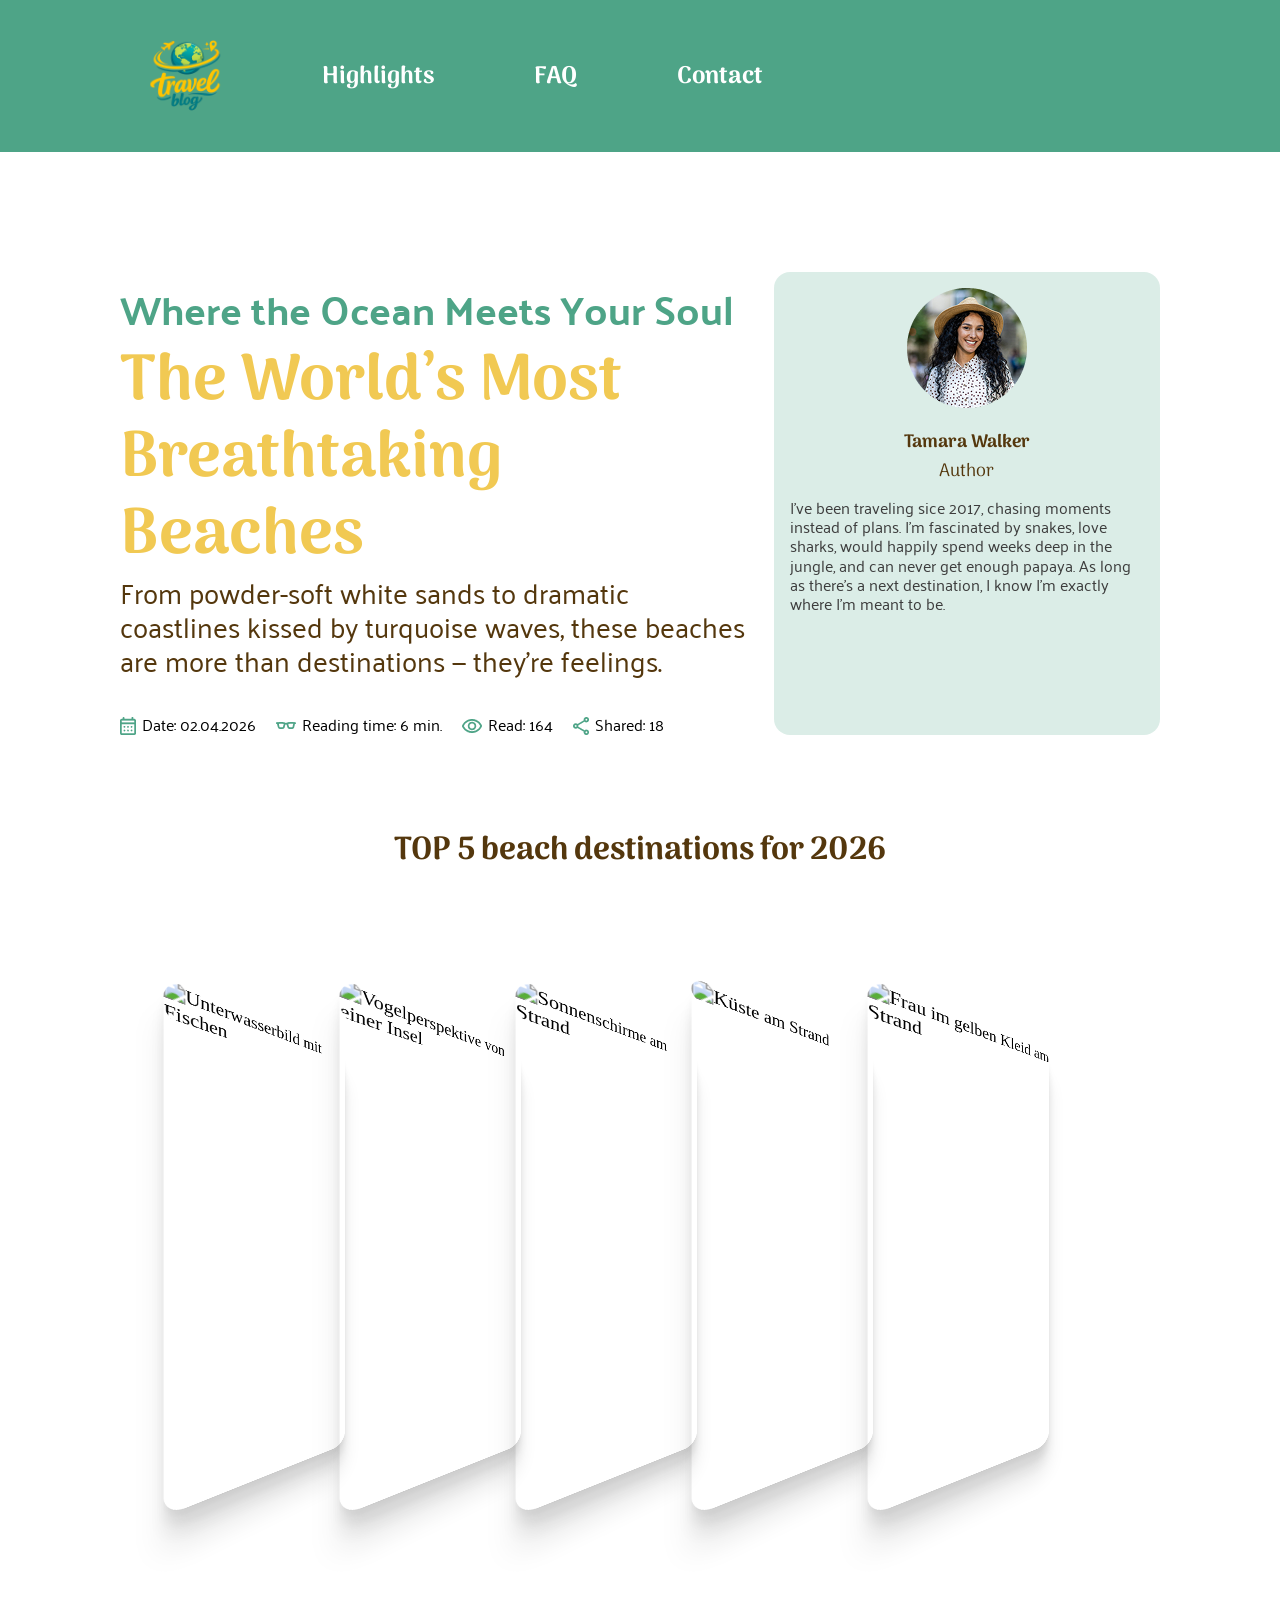
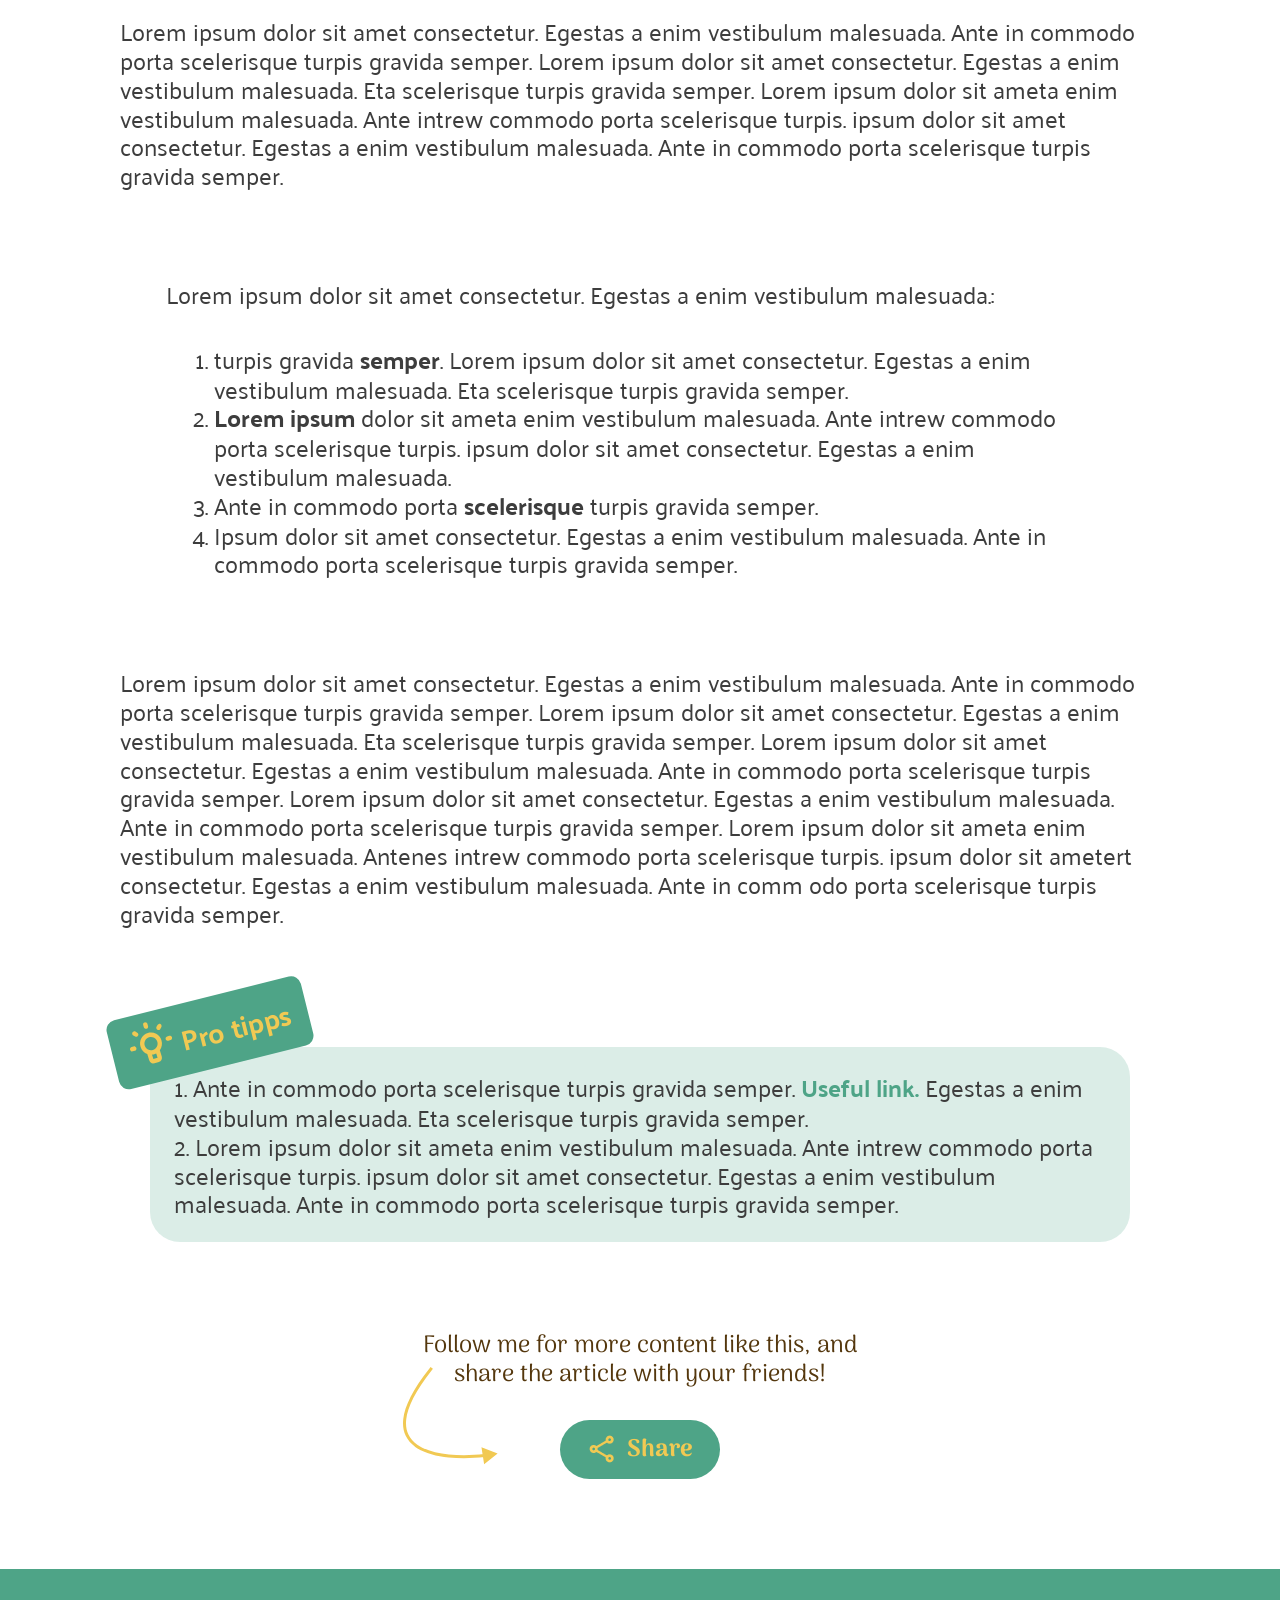
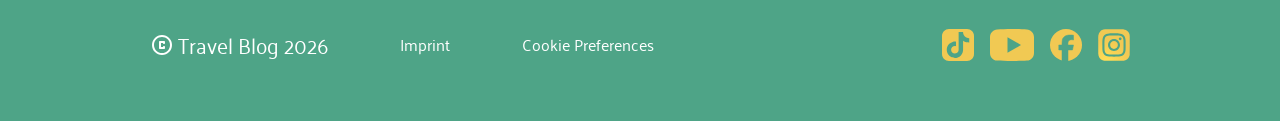
==== carousel.html @ 34d5ea37 "edited responsive carousel" ====
<!doctype html>
<html lang="en">

<head>
  <meta charset="UTF-8" />
  <meta name="viewport" content="width=device-width, initial-scale=1.0" />
  <title>Travel Blog</title>
  <link rel="icon" type="image/x-icon" href="assets/icons/logo.svg" />
  <link rel="stylesheet" href="./assets/styles/standard.css" />
  <link rel="stylesheet" href="./assets/styles/variables.css" />
  <link rel="stylesheet" href="./assets/styles/fonts.css" />
  <link rel="stylesheet" href="carousel.css" />
</head>

<body>
  <!-- Navigation -->
  <nav class="nav-bar">
    <img src="assets/icons/logo.svg" alt="Travel Blog Logo" />
    <a href="">Highlights</a>
    <a href="">FAQ</a>
    <a href="">Contact</a>
  </nav>
  <nav class="nav-bottom">
    <a href=""><img src="./assets/icons/Home.svg" alt="" /></a>
    <a href=""><img src="./assets/icons/rocket_launch_green.svg" alt="" /></a>
    <a href=""><img src="./assets/icons/live_help_green.svg" alt="" /></a>
    <a href=""><img src="./assets/icons/person_pin_green.svg" alt="" /></a>
  </nav>
  <header>
    <section class="headline-info">
      <div class="headline-card">
        <p class="article-heading-green-p">Where the Ocean Meets Your Soul</p>
        <h3>The World’s Most Breathtaking Beaches</h3>
        <p class="subheadline">
          From powder-soft white sands to dramatic coastlines kissed by
          turquoise waves, these beaches are more than destinations — they’re
          feelings.
        </p>
        <div class="post-metadata">
          <div class="date">
            <img src="./assets/icons/calendar_month.png" />
            <p>Date: 02.04.2026</p>
          </div>
          <div class="date">
            <img src="./assets/icons/eyeglasses.png" />
            <p>Reading time: 6 min.</p>
          </div>
          <div class="date">
            <img src="./assets/icons/visibility.png" />
            <p>Read: 164</p>
          </div>
          <div class="date">
            <img src="./assets/icons/share.png" />
            <p>Shared: 18</p>
          </div>
        </div>
      </div>
      <div class="author-info">
        <div class="card-header">
          <img src="./assets/img/tamara_wallker.png" alt="Bild von Anja-Isabella" />
          <p class="author-name">Tamara Walker</p>
          <p class="author-subheadline">Author</p>
        </div>
        <div class="card-body">
          <p>
            I've been traveling sice 2017, chasing moments instead of plans.
            I'm fascinated by snakes, love sharks, would happily spend weeks
            deep in the jungle, and can never get enough papaya. As long as
            there's a next destination, I know I'm exactly where I'm meant to
            be.
          </p>
        </div>
      </div>
    </section>
  </header>
  <!-- ---main--- -->
  <main>
    <h4>TOP 5 beach destinations for 2026</h4>
    <section class="carousel-slider">
      <div class="carousel-controls">
        <input type="radio" name="slider" id="slide1">
        <input type="radio" name="slider" id="slide2">
        <input type="radio" name="slider" id="slide3">
        <input type="radio" name="slider" id="slide4">
        <input type="radio" name="slider" id="slide5">
      </div>
      <div class="carousel-wrapper">
        <div class="carousel_slider_element">
          <img src="assets/img/carousel_fish.jpg" alt="Unterwasserbild mit Fischen" />
        </div>
        <div class="carousel_slider_element">
          <img src="assets/img/carousel_island.jpg" alt="Vogelperspektive von einer Insel" />
        </div>
        <div class="carousel_slider_element">
          <img src="assets/img/carousel_beach.jpg" alt="Sonnenschirme am Strand" />
        </div>
        <div class="carousel_slider_element">
          <img src="assets/img/carousel_coast.jpg" alt="Küste am Strand" />
        </div>
        <div class="carousel_slider_element">
          <img src="assets/img/carousel_woman_at_the_beach.jpg" alt="Frau im gelben Kleid am Strand" />
        </div>
      </div>

    </section>
    <p class="global_p">
      Lorem ipsum dolor sit amet consectetur. Egestas a enim vestibulum
      malesuada. Ante in commodo porta scelerisque turpis gravida semper.
      Lorem ipsum dolor sit amet consectetur. Egestas a enim vestibulum
      malesuada. Eta scelerisque turpis gravida semper. Lorem ipsum dolor sit
      ameta enim vestibulum malesuada. Ante intrew commodo porta scelerisque
      turpis. ipsum dolor sit amet consectetur. Egestas a enim vestibulum
      malesuada. Ante in commodo porta scelerisque turpis gravida semper.
    </p>
    <section class="ordered-list">
      <p class="global_p">
        Lorem ipsum dolor sit amet consectetur. Egestas a enim vestibulum
        malesuada.:
      </p>
      <ol class="global_p">
        <li>
          turpis gravida <b>semper</b>. Lorem ipsum
          dolor sit amet consectetur. Egestas a enim vestibulum malesuada. Eta
          scelerisque turpis gravida semper.
        </li>
        <li>
          <b>Lorem ipsum</b> dolor sit ameta enim
          vestibulum malesuada. Ante intrew commodo porta scelerisque turpis.
          ipsum dolor sit amet consectetur. Egestas a enim vestibulum
          malesuada.
        </li>
        <li>
          Ante in commodo porta
          <b>scelerisque</b> turpis gravida semper.
        </li>
        <li>
          Ipsum dolor sit amet consectetur. Egestas a enim vestibulum
          malesuada. Ante in commodo porta scelerisque turpis gravida semper.
        </li>
      </ol>
    </section>
    <p class="global_p">
      Lorem ipsum dolor sit amet consectetur. Egestas a enim vestibulum
      malesuada. Ante in commodo porta scelerisque turpis gravida semper.
      Lorem ipsum dolor sit amet consectetur. Egestas a enim vestibulum
      malesuada. Eta scelerisque turpis gravida semper. Lorem ipsum dolor sit
      amet consectetur. Egestas a enim vestibulum malesuada. Ante in commodo
      porta scelerisque turpis gravida semper. Lorem ipsum dolor sit amet
      consectetur. Egestas a enim vestibulum malesuada. Ante in commodo porta
      scelerisque turpis gravida semper. Lorem ipsum dolor sit ameta enim
      vestibulum malesuada. Antenes intrew commodo porta scelerisque turpis.
      ipsum dolor sit ametert consectetur. Egestas a enim vestibulum
      malesuada. Ante in comm odo porta scelerisque turpis gravida semper.
    </p>
    <aside class="pro-tipp-card">
      <div class="pro-tipp-button">
        <img src="assets/icons/lightbulb_pro_tipp.svg" />
        <p class="pro-tipp-text">Pro tipps</p>
      </div>
      <ol class="pro-tipp-content global_p">
        <li>
          Ante in commodo porta scelerisque turpis gravida semper.
          <a href="https://www.youtube.com/watch?v=f_WuRfuMXQw" class="pro-tipp-link">Useful link.</a>
          Egestas a enim vestibulum malesuada. Eta scelerisque turpis gravida
          semper.
        </li>
        <li>
          Lorem ipsum dolor sit ameta enim vestibulum malesuada. Ante intrew
          commodo porta scelerisque turpis. ipsum dolor sit amet consectetur.
          Egestas a enim vestibulum malesuada. Ante in commodo porta
          scelerisque turpis gravida semper.
        </li>
      </ol>
    </aside>

    <section class="share-section">
      <p>
        Follow me for more content like this, and share the article with your
        friends!
      </p>
      <img class="desktop-arrow" src="assets/img/yellow_arrow.svg">
      <img class="mobile-arrow" src="assets/img/yellow_arrow_mobile.svg">
      <div class="share-card">
        <input type="checkbox" id="share-toggle" class="share-toggle" />

        <label for="share-toggle" class="share-button">
          <img class="yellow-share-icon" src="assets/icons/yellow_share_icon.png" />
          Share
        </label>
        <div class="share-button-on-click">
          <img src="assets/icons/share.svg" />
          <div class="share-button-on-click-links">
            <a href="https://de.linkedin.com/" target="_blank">LinkedIn</a>
            <a href="https://www.whatsapp.com/?lang=de" target="_blank">WhatsApp</a>
          </div>
        </div>
      </div>
    </section>
  </main>

  <footer>
    <div class="footer-text-content">
      <div class="copyright-content">
        <img src="assets/icons/copyright.svg" alt="Copyright Icon" />
        <p>Travel Blog 2026</p>
      </div>
      <a href="">Imprint</a>
      <a href="">Cookie Preferences</a>
    </div>
    <div class="social-media-icons">
      <a href="https://www.tiktok.com/de-DE/" target="_blank"><img src="assets/icons/tiktok_icon.svg"
          alt="TikTok Icon" /></a>
      <a href="https://www.youtube.com/" target="_blank"><img src="assets/icons/youtube_icon.svg"
          alt="Youtube Icon" /></a>
      <a href="https://www.facebook.com/?locale=de_DE" target="_blank"><img src="assets/icons/facebook_icon.svg"
          alt="Facebook Icon" /></a>
      <a href="https://www.instagram.com/" target="_blank"><img src="assets/icons/instagram_icon.svg"
          alt="Instagram Icon" /></a>
    </div>
  </footer>
</body>

</html>
---- assets/styles/standard.css ----
* {
    margin: 0;
    box-sizing: border-box;
    scroll-behavior: smooth;
}

h1 {
    color: var(--bg-color-text-color);
    font-size: 60px;
    font-family: 'Arima';
    font-weight: bold;
}

h2 {
    color: var(--bg-color-green);
    font-size: 52px;
    font-family: 'Arima';
    font-weight: bold;
    line-height: 120%;
    letter-spacing: 0%;
}

h3 {
    color: var(--bg-color-yellow);
    font-size: 64px;
    font-family: 'Arima';
    font-weight: 700;
    line-height: 120%;
}

h4 {
    color: var(--bg-color-text-color);
    font-size: 32px;
    text-align: center;
    font-weight: 600;
    font-family: 'Arima';
    padding-top: 90px;

}

.article-heading-green-p {
    color: var(--bg-color-green);
    font-size: 40px;
    font-family: 'Palanquin';
    font-weight: 600;
}

.global_p {
    color: var(--bg-color-p-text);
    font-size: 24px;
    font-family: 'Palanquin';
    font-weight: 400;
    line-height: 120%;
    letter-spacing: 0%;
    padding: 0 120px;
}

.bold-text {
    color: var(--bg-color-p-text);
    font-size: 24px;
    font-family: 'Palanquin';
    font-weight: 600;
}

.nav-bar {
    background-color: var(--bg-color-green);
    padding: 40px 150px;
    display: flex;
    justify-content: flex-start;
    align-items: center;
    gap: 100px;
    color: var(--bg-color-white);
}

.nav-bar>a {
    color: var(--bg-color-white);
    text-decoration: none;
    font-family: 'Arima';
    font-weight: 700;
    font-size: 1.5rem;
    transition: color 255ms ease-in-out;
}

.nav-bar>a:hover {
    color: var(--bg-color-yellow);
}

.nav-bottom {
    display: none;
    z-index: 10;
}

.headline-info {
    padding-top: 120px;
    padding-left: 120px;
    padding-right: 120px;

    display: flex;
    justify-content: space-between;
    gap: 26px;
}

.subheadline {
    color: var(--bg-color-text-color);
    font-size: 28px;
    font-family: 'Palanquin';
    font-weight: 400;
    line-height: 120%;
}

.post-metadata {
    gap: 20px;
    flex-wrap: nowrap;
    display: flex;
    padding-top: 40px;
}

.date {
    display: flex;
    align-items: center;
    gap: 6px;
    height: 19px;
}

.date p {
    padding-top: 6px;
    white-space: nowrap;
    line-height: 120%;
    font-family: 'Palanquin';
    font-weight: 400;
    font-size: 16px;
    padding-bottom: 8px;
}

.date img {
    display: block;
}

.author-info {
    background-color: rgba(78, 164, 135, 0.2);
    color: rgb(12, 16, 59);
    font-family: 'Gill Sans', 'Gill Sans MT', Calibri, 'Trebuchet MS', sans-serif;

    width: 100%;
    height: auto;
    border-radius: 16px;


    display: flex;
    flex-direction: column;
    align-items: center;
    padding-bottom: 10px;
}

.card-header p {
    text-align: center;

}

.card-header img {
    padding: 16px 76px;
}

.author-name {
    color: var(--bg-color-text-color);
    font-size: 18px;
    font-family: 'Arima';
    font-weight: 700;
}

.author-subheadline {
    color: var(--bg-color-text-color);
    font-size: 18px;
    font-family: 'Arima';
    font-weight: 400;
}

.card-body {
    padding-top: 12px;
    padding-left: 16px;
    padding-right: 16px;
}

.card-body>p {
    font-family: 'Palanquin';
    font-weight: 400;
    color: var(--bg-color-p-text);
    font-size: 1rem;
    line-height: 120%;
    letter-spacing: 0%;
}

.pro-tipp-card {
    position: relative;
    margin: auto;
    width: fit-content;
    list-style-position: inside;
    padding: 120px 150px 0 150px;

}

.pro-tipp-text {
    font-size: 1.75rem;
    font-family: 'Palanquin';
    font-weight: 700;
    color: var(--bg-color-yellow);
}

.pro-tipp-button {
    border-radius: 10px;
    background-color: var(--bg-color-green);
    padding: 10px;
    width: 200px;
    text-align: center;
    display: flex;
    justify-content: center;
    align-items: center;
    position: absolute;
    transform: translate(-20%, -70%) rotate(-14deg);
    gap: 10px;
}

.pro-tipp-button>img {
    transform: rotate(11deg) translateY(-5px);
}

.pro-tipp-content {
    background-color: var(--bg-color-pro-tipp);
    border-radius: 30px;
    padding: 26px 20px 24px 24px;
    max-width: 1000px;
    display: flex;
    flex-direction: column;
    align-items: center;
}

.pro-tipp-link {
    color: var(--bg-color-green);
    font-weight: 700;
    text-decoration: none;
}

.share-section {
    display: flex;
    flex-direction: column;
    justify-content: center;
    align-items: center;
    padding: 90px 150px;
    position: relative;
}

.share-section>p {
    font-weight: 500;
    font-family: 'Arima';
    font-size: 1.5rem;
    color: var(--bg-color-text-color);
    text-align: center;
    line-height: 120%;
    transform: translate(0, -30px);
    max-width: 30ch;
    padding-top: 30px;
}

.desktop-arrow {
    position: absolute;
    transform: translate(-190px, 10px);
}

.mobile-arrow {
    display: none;
    position: absolute;
    transform: translate(-190px, 30px);
}

.share-toggle {
    display: none;
}

.share-button {
    color: var(--bg-color-yellow);
    background-color: var(--bg-color-green);
    border-radius: 40px;
    border: none;
    padding: 10px;
    width: 160px;
    font-size: 1.5rem;
    font-family: 'Arima';
    font-weight: 700;
    display: flex;
    justify-content: center;
    align-items: center;
    gap: 8px;
}

.share-card {
    display: flex;
    align-items: center;
    gap: 16px;
}

.share-toggle:checked~.share-button {
    width: 120px;
}

.share-toggle:checked~.share-button .yellow-share-icon {
    display: none;
}

.share-toggle:checked~.share-button-on-click {
    display: flex;
}

.share-button-on-click {
    display: flex;
    gap: 16px;
    align-items: center;
    display: none;
}

.share-button-on-click>img {
    height: 32px;
}

.share-button-on-click-links {
    display: flex;
    flex-direction: column;
}

.share-button-on-click-links>a {
    font-family: 'Arima';
    font-weight: 600;
    font-size: 1.125rem;
    color: var(--bg-color-green);
}

footer {
    background-color: var(--bg-color-green);
    padding: 60px 150px;
    font-size: 1.3rem;
    display: flex;
    align-items: center;
    justify-content: space-between;
}

.footer-text-content {
    display: flex;
    align-items: center;
    gap: 72px;
}

.copyright-content {
    display: flex;
    align-items: center;
    gap: 4px;
}

.social-media-icons {
    height: 32px;
    width: auto;
    display: flex;
    gap: 16px;
}

footer a,
footer p {
    color: var(--bg-color-white);
    font-family: 'Palanquin';
    font-weight: 400;
    letter-spacing: 0%;
    line-height: 120%;
}

footer a {
    text-decoration: none;
    font-size: 1rem;
}


/* 1440px min */

@media screen and (min-width: 1440px) {
    .nav-bar {
        padding-left: max(calc(50% - 720px), 160px);
        padding-right: max(calc(50% - 720px), 160px);
    }
    .global_p {
        padding-left: max(calc(50% - 720px), 120px);
        padding-right: max(calc(50% - 720px), 120px);
    }
    .pro-tipp-content {
    padding: 26px 20px 24px 24px;
    }

.article-heading-green-p {
    color: var(--bg-color-green);
    font-size: 40px;
    font-family: 'Palanquin';
    font-weight: 600;
}

.headline-info {
    padding-top: 120px;
    padding-left: 120px;
    padding-right: 120px;

    display: flex;
    justify-content: space-between;
    gap: 26px;
}

.subheadline {
    color: var(--bg-color-text-color);
    font-size: 28px;
    font-family: 'Palanquin';
    font-weight: 400;
    line-height: 120%;
}

.post-metadata {
    gap: 20px;
    flex-wrap: nowrap;
    display: flex;
    padding-top: 40px;
}

.date {
    display: flex;
    align-items: center;
    gap: 6px;
    height: 19px;
}

.date p {
    padding-top: 6px;
    white-space: nowrap;
    line-height: 120%;
    font-family: 'Palanquin';
    font-weight: 400;
    font-size: 16px;
    padding-bottom: 8px;
}

.date img {
    display: block;
}

.author-info {
    background-color: rgba(78, 164, 135, 0.2);
    color: rgb(12, 16, 59);
    font-family: 'Gill Sans', 'Gill Sans MT', Calibri, 'Trebuchet MS', sans-serif;

    width: 272px;
    height: 400px;
    border-radius: 16px;

    display: flex;
    flex-direction: column;
    align-items: center;
}

.card-header p {
    text-align: center;
}

.card-header img {
    padding: 16px 76px;
}

.author-name {
    color: var(--bg-color-text-color);
    font-size: 18px;
    font-family: 'Arima';
    font-weight: 700;
}

.author-subheadline {
    color: var(--bg-color-text-color);
    font-size: 18px;
    font-family: 'Arima';
    font-weight: 400;
}

.card-body {
    padding-top: 12px;
    padding-left: 16px;
    padding-right: 16px;
}

.card-body>p {
    font-family: 'Palanquin';
    font-weight: 400;
    color: var(--bg-color-p-text);
    font-size: 1rem;
    line-height: 100%;
}

}

/* 992px-1279px */

@media screen and (max-width: 1279px) {
    h1 {
        font-size: 56px;
    }

    h2 {
        font-size: 48px;
    }

    h3 {
        font-size: 48px;
    }

    h4 {
        font-size: 28px;
    }

    .global_p {
        font-size: 1.4rem;
        padding: 0 100px;
    }

    .header_section {
        width: 100%;
    }

   .article-heading-green-p {
    color: var(--bg-color-green);
    font-size: 40px;
    font-family: 'Palanquin';
    font-weight: 600;
}

.headline-info {
    padding-top: 120px;
    padding-left: 80px;
    padding-right: 80px;

    display: flex;
    justify-content: space-between;
    gap: 26px;
}

.subheadline {
    color: var(--bg-color-text-color);
    font-size: 28px;
    font-family: 'Palanquin';
    font-weight: 400;
    line-height: 120%;
}

.post-metadata {
    gap: 20px;
    flex-wrap: nowrap;
    display: flex;
    padding-top: 40px;
}

.date {
    display: flex;
    align-items: center;
    gap: 6px;
    height: 19px;
}

.date p {
    padding-top: 6px;
    white-space: nowrap;
    line-height: 120%;
    font-family: 'Palanquin';
    font-weight: 400;
    font-size: 16px;
    padding-bottom: 8px;
}

.date img {
    display: block;
}

.author-info {
    background-color: rgba(78, 164, 135, 0.2);
    color: rgb(12, 16, 59);
    font-family: 'Gill Sans', 'Gill Sans MT', Calibri, 'Trebuchet MS', sans-serif;

    width: 272px;
    height: 400px;
    border-radius: 16px;

    display: flex;
    flex-direction: column;
    align-items: center;
}

.card-header p {
    text-align: center;
}

.card-header img {
    padding: 16px 76px;
}

.author-name {
    color: var(--bg-color-text-color);
    font-size: 18px;
    font-family: 'Arima';
    font-weight: 700;
}

.author-subheadline {
    color: var(--bg-color-text-color);
    font-size: 18px;
    font-family: 'Arima';
    font-weight: 400;
}

.card-body {
    padding-top: 12px;
    padding-left: 16px;
    padding-right: 16px;
}

.card-body>p {
    font-family: 'Palanquin';
    font-weight: 400;
    color: var(--bg-color-p-text);
    font-size: 1rem;
    line-height: 100%;
}

    .pro-tipp-content {
        padding: 32px 20px 32px 32px;
    }

    .share-section {
        padding: 44px 42px;
    }

    footer {
        padding: 40px 46px;
        display: flex;
        justify-content: space-between;
        align-items: flex-end;
    }

    .footer-text-content {
        display: flex;
        flex-direction: column;
        align-items: flex-start;
        gap: 8px;
        font-size: 16px;
    }

    .copyright-content {
        order: 3;
    }

    .copyright-content>img {
        height: 20px;
        width: 20px;
        padding: 0;
    }

    .copyright-content p {
        font-size: 16px;
    }

    .social-media-icons {
        display: flex;
        gap: 12px;
        align-items: flex-end;
        justify-content: flex-end;
    }

    .social-media-icons img {
        height: 24px;
        width: 24px;
    }
}

/* 769px-992px */

@media screen and (max-width: 992px) {
    .nav-bar {
        justify-content: center
    }

    .global_p {
        padding: 0 7%;
        font-size: 1.3rem;
    }

    .pro-tipp-content {
        padding: 24px 16px 24px 20px;
    }

    .pro-tipp-button>img {
        width: 40px;
    }

    .pro-tipp-button {
        width: 180px;
        transform: translate(-20%, -90%) rotate(-14deg);
    }


    .pro-tipp-text {
        font-size: 1.5rem;
    }

    .pro-tipp-card {
        padding: 120px 90px 0 90px;
    }
}

/* 480px - 768px */

@media screen and (max-width: 768px) {
    h1 {
        font-size: 52px;
    }

    h2 {
        font-size: 44px;
    }

    h3 {
        font-size: 44px;
    }

    h4 {
        font-size: 24px;
    }

    .global_p {
        font-size: 18px;
    }

    .nav-bar {
        justify-content: center;
        align-items: center;
    }

    .nav-bar>a {
        display: none;
    }

    .nav-bottom {
        display: flex;
        position: fixed;
        bottom: 0;
        left: 0;
        width: 100%;
        height: 88px;
        z-index: 10;

        display: flex;
        justify-content: space-around;
        align-items: center;

        background-color: var(--bg-color-yellow);
        padding: 10px 0;
    }

    .header_section {
        width: 100%;
    }

    .headline-info {
        flex-wrap: wrap;
        padding-top: 32px;
        padding-left: 30px;
        padding-right: 30px;

        gap: 12px;
    }

    .post-metadata {
        gap: 6px;
        flex-wrap: wrap;
        padding-top: 20px;
    }

    .article-heading-green-p {
        font-size: 20px;
    }

    .headline-card {
        width: 100%;

    }

    .author-info {
        width: 100%;
        text-align: center;
    }

    .author-name {
        font-size: 18px;
    }

    .author-subheadline {
        font-size: 16px;
    }

    .card-body>p {
        font-size: 16px;
    }

    .pro-tipp-card {
        padding: 120px 50px 0 50px;
    }

    .pro-tipp-button {
        transform: translate(-10%, -90%) rotate(-14deg);
    }

    .share-section {
        padding: 34px 32px;
    }

    .mobile-arrow {
        display: block;
        transform: translate(-180px, 30px);
    }

    .desktop-arrow {
        display: none;
    }

    footer {
        padding: 30px 36px;
        display: flex;
        justify-content: space-between;
        align-items: flex-end;
        margin-bottom: 88px;
    }

    .footer-text-content {
        display: flex;
        flex-direction: column;
        align-items: flex-start;
        gap: 8px;
        font-size: 16px;
    }

    .copyright-content {
        order: 3;
    }

    .copyright-content>img {
        height: 20px;
        width: 20px;
        padding: 0;
    }

    .copyright-content p {
        font-size: 16px;
    }

    .social-media-icons {
        display: flex;
        gap: 12px;
        align-items: flex-end;
        justify-content: flex-end;
    }

    .social-media-icons img {
        height: 24px;
        width: 24px;
    }

}

/* 0-479px */

@media screen and (max-width: 480px) {
    h1 {
        font-size: 48px;
    }

    h2 {
        font-size: 40px;
    }

    h3 {
        font-size: 40px;
    }

    h4 {
        font-size: 20px;
    }

    .global_p {
        font-size: 1rem;
        padding: 0 16px;
    }

    .nav-bar {
        justify-content: center;
        align-items: center;
    }

    .nav-bar>a {
        display: none;
    }

    .nav-bottom {
        display: flex;
        position: fixed;
        bottom: 0;
        left: 0;
        width: 100%;
        height: 88px;
        z-index: 10;

        display: flex;
        justify-content: space-around;
        align-items: center;

        background-color: var(--bg-color-yellow);
        padding: 10px 0;
    }

    .header_section {
        width: 100%;
    }

    .headline-info {
        flex-wrap: wrap;
        padding-top: 24px;
        padding-left: 15px;
        padding-right: 15px;
        gap: 12px;
    }

    .post-metadata {
        gap: 6px;
        flex-wrap: wrap;
        padding-top: 20px;
    }

    .article-heading-green-p {
        font-size: 20px;
    }

    .headline-card {
        width: 100%;

    }

    .author-info {
        width: 100%;
        text-align: center;
    }

    .author-name {
        font-size: 18px;
    }

    .author-subheadline {
        font-size: 16px;
    }

    .card-body>p {
        font-size: 16px;
    }

    .pro-tipp-card {
        padding: 100px 16px 32px 15px;
    }

    .pro-tipp-content {
        padding: 32px 16px 32px 20px;
    }

    .pro-tipp-button {
        transform: translate(0%, -90%) rotate(-10deg);
    }

    .share-section {
        padding: 32px 15px;
    }

    .share-card {
        padding-top: 50px;
    }

    .share-section>p {
        font-size: 1.125rem;
    }

    .mobile-arrow {
        transform: translate(-120px, 0);
    }

    footer {
        padding: 30px 24px;
        display: flex;
        justify-content: space-between;
        align-items: flex-end;
        margin-bottom: 88px;
    }

    .footer-text-content {
        display: flex;
        flex-direction: column;
        align-items: flex-start;
        gap: 8px;
        font-size: 16px;
    }

    .copyright-content {
        order: 3;
    }

    .copyright-content>img {
        height: 20px;
        width: 20px;
        padding: 0;
    }

    .copyright-content p {
        font-size: 16px;
    }

    .social-media-icons {
        display: flex;
        gap: 12px;
        align-items: flex-end;
        justify-content: flex-end;
    }

    .social-media-icons img {
        height: 20px;
        width: 20px;
    }


}
---- assets/styles/variables.css ----
:root {
    --bg-color-yellow: rgb(241, 201, 83);
    --bg-color-green: rgb(78, 164, 135);
    --bg-color-text-color: rgb(84, 55, 13);
    --bg-color-white: rgb(255, 255, 255);
    --bg-color-button-color-send: rgba(48, 48, 48, 0.5);
    --bg-color-p-text: rgb(61, 61, 61);
    --bg-color-pro-tipp:rgba(78, 164, 135, 0.2);

}
---- assets/styles/fonts.css ----
/* arima-regular - latin */
@font-face {
  font-display: swap; /* Check https://developer.mozilla.org/en-US/docs/Web/CSS/@font-face/font-display for other options. */
  font-family: 'Arima';
  font-style: normal;
  font-weight: 400;
  src: url('../fonts/arima-v7-latin-regular.woff2') format('woff2'); /* Chrome 36+, Opera 23+, Firefox 39+, Safari 12+, iOS 10+ */
}
/* arima-700 - latin */
@font-face {
  font-display: swap; /* Check https://developer.mozilla.org/en-US/docs/Web/CSS/@font-face/font-display for other options. */
  font-family: 'Arima';
  font-style: normal;
  font-weight: 700;
  src: url('../fonts/arima-v7-latin-700.woff2') format('woff2'); /* Chrome 36+, Opera 23+, Firefox 39+, Safari 12+, iOS 10+ */
}

/* palanquin-regular - latin */
@font-face {
  font-display: swap; /* Check https://developer.mozilla.org/en-US/docs/Web/CSS/@font-face/font-display for other options. */
  font-family: 'Palanquin';
  font-style: normal;
  font-weight: 400;
  src: url('../fonts/palanquin-v17-latin-regular.woff2') format('woff2'); /* Chrome 36+, Opera 23+, Firefox 39+, Safari 12+, iOS 10+ */
}
/* palanquin-500 - latin */
@font-face {
  font-display: swap; /* Check https://developer.mozilla.org/en-US/docs/Web/CSS/@font-face/font-display for other options. */
  font-family: 'Palanquin';
  font-style: normal;
  font-weight: 500;
  src: url('../fonts/palanquin-v17-latin-500.woff2') format('woff2'); /* Chrome 36+, Opera 23+, Firefox 39+, Safari 12+, iOS 10+ */
}
/* palanquin-700 - latin */
@font-face {
  font-display: swap; /* Check https://developer.mozilla.org/en-US/docs/Web/CSS/@font-face/font-display for other options. */
  font-family: 'Palanquin';
  font-style: normal;
  font-weight: 700;
  src: url('../fonts/palanquin-v17-latin-700.woff2') format('woff2'); /* Chrome 36+, Opera 23+, Firefox 39+, Safari 12+, iOS 10+ */
}

/* palanquin-dark-regular - latin */
@font-face {
  font-display: swap; /* Check https://developer.mozilla.org/en-US/docs/Web/CSS/@font-face/font-display for other options. */
  font-family: 'Palanquin Dark';
  font-style: normal;
  font-weight: 400;
  src: url('../fonts/palanquin-dark-v17-latin-regular.woff2') format('woff2'); /* Chrome 36+, Opera 23+, Firefox 39+, Safari 12+, iOS 10+ */
}
/* palanquin-dark-600 - latin */
@font-face {
  font-display: swap; /* Check https://developer.mozilla.org/en-US/docs/Web/CSS/@font-face/font-display for other options. */
  font-family: 'Palanquin Dark';
  font-style: normal;
  font-weight: 600;
  src: url('../fonts/palanquin-dark-v17-latin-600.woff2') format('woff2'); /* Chrome 36+, Opera 23+, Firefox 39+, Safari 12+, iOS 10+ */
}
---- carousel.css ----
.ordered-list {
    padding: 90px 150px;
    line-height: 190%;
}

.ordered-list>p {
    padding: 0 0 36px 16px;
}

.ordered-list>ol {
    padding: 0 64px;
}

.carousel-wrapper {
    display: flex;
    padding: 150px 200px;
    justify-content: center;
}

.carousel-controls {
    display: flex;
    justify-content: center;
}

.carousel-controls {
    display: none;
}

.carousel_slider_element {
    z-index: 1;
    height: 440px;
    width: 300px;
    border-radius: 16px;
    box-shadow: 0px 1px 1px rgba(3, 7, 18, 0.02),
        0px 5px 4px rgba(3, 7, 18, 0.03),
        0px 12px 9px rgba(3, 7, 18, 0.05),
        0px 20px 15px rgba(3, 7, 18, 0.06),
        0px 32px 24px rgba(3, 7, 18, 0.08);
    transform: perspective(200px) rotateY(20deg) translateX(-20px);
    transform-origin: 50% 50%;
    transition: all 255ms ease-in-out;
}

.carousel_slider_element:hover {
    z-index: 2;
    transform: perspective(250px) rotateY(0deg) translateX(0px) scaleX(1.3) scaleY(1.3);
}

.carousel_slider_element:hover~.carousel_slider_element {
    transform: perspective(200px) rotateY(-20deg) translateX(20px);
}

.carousel_slider_element>img {
    width: 100%;
    height: 100%;
    object-fit: cover;
    border-radius: 16px;
}

.carousel-slider input[type="radio"] {
    appearance: none;
    -webkit-appearance: none;
    width: 28px;
    height: 28px;
    border-radius: 50%;
    background-color: rgba(78, 164, 135, 0.3);
    cursor: pointer;
    margin: 44px 12px;
    transition: all 0.3s ease;
}

.carousel-slider input[type="radio"]:checked {
    background-color: var(--bg-color-green);
    width: 40px;
    height: 28px;
    border-radius: 20px;
}

.carousel-slider:has(#slide1:checked) .carousel_slider_element:nth-of-type(1),
.carousel-slider:has(#slide2:checked) .carousel_slider_element:nth-of-type(2),
.carousel-slider:has(#slide3:checked) .carousel_slider_element:nth-of-type(3),
.carousel-slider:has(#slide4:checked) .carousel_slider_element:nth-of-type(4),
.carousel-slider:has(#slide5:checked) .carousel_slider_element:nth-of-type(5) {

    z-index: 2;
    transform: perspective(250px) rotateY(0deg) scale(1.3);
}

@media screen and (min-width: 1440px) {
    .ordered-list {
        padding-left: max(calc(50% - 720px), 150px);
        padding-right: max(calc(50% - 720px), 150px);
    }
}

@media screen and (max-width: 1279px) {
    .carousel_slider_element {
        height: 300px;
    }

    .carousel_slider {
        padding: 100px 150px;
    }
}

@media screen and (max-width: 992px) {
    .carousel_slider_element {
        height: 250px;
    }

    .ordered-list {
        padding: 80px;
    }

    .carousel-wrapper {
        padding: 120px;
    }
}

@media screen and (max-width: 800px) {
    .carousel_slider_element {
        height: 220px;
    }
}

@media screen and (max-width: 768px) {
    .carousel-slider:has(#slide1:checked) .carousel-wrapper {
        transform: translateX(0%);
    }

    .carousel-slider:has(#slide2:checked) .carousel-wrapper {
        transform: translateX(calc(-1 * (33.33vw)));
    }

    .carousel_slider_element {
        height: 180px;
        width: calc(33.33vw - 16px);
    }

    .carousel-slider {
        display: flex;
        flex-direction: column-reverse;
        overflow: hidden;
    }

    .carousel-wrapper {
        padding: 100px;
        width: max-content;
    }

    .carousel-controls {
        display: flex;
        justify-content: center;
        align-items: center;
        width: 100%;
    }

    .ordered-list {
        padding: 50px 7%;
    }

    .ordered-list>ol {
        padding: 0 56px;
    }

}

@media screen and (max-width: 480px) {
    .ordered-list {
        padding: 40px 16px;
    }

    .ordered-list>ol {
        padding: 0 40px;
    }

    .ordered-list>p {
        padding: 0 0 24px 0;
    }
}
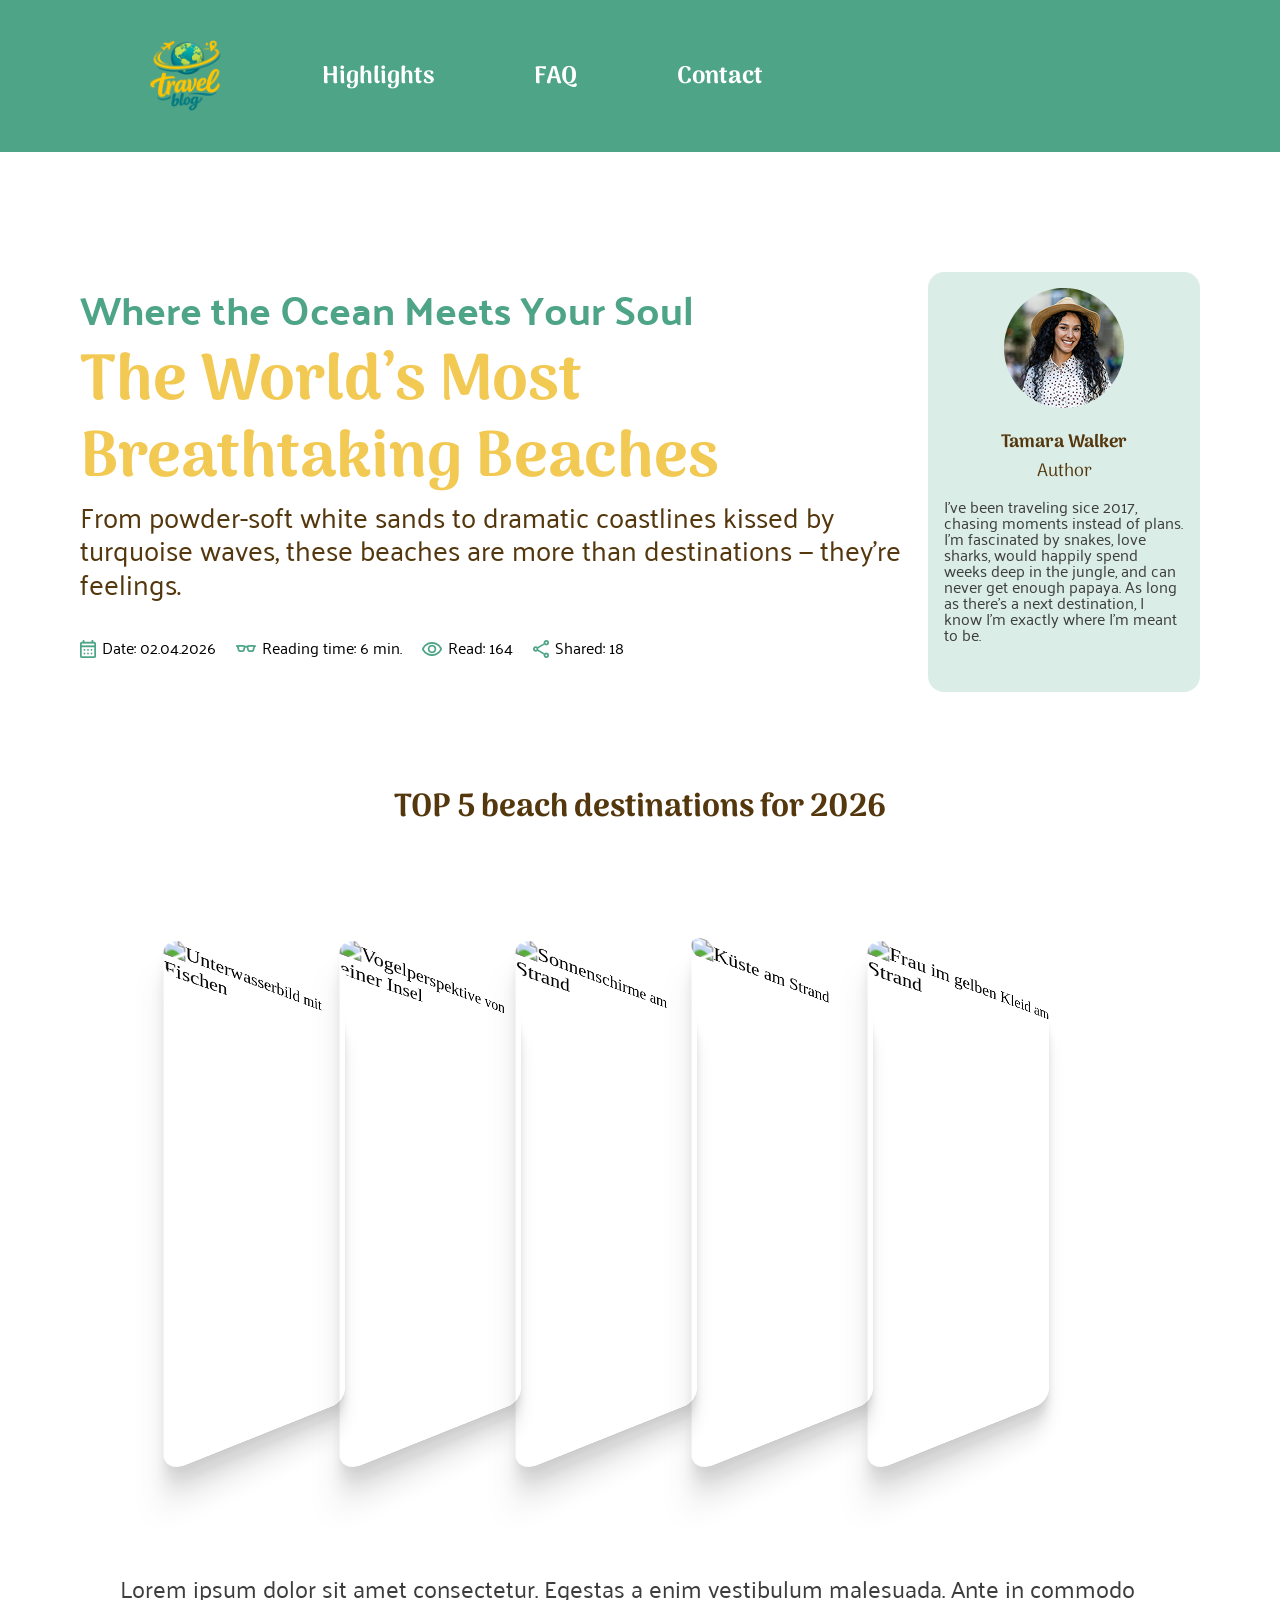
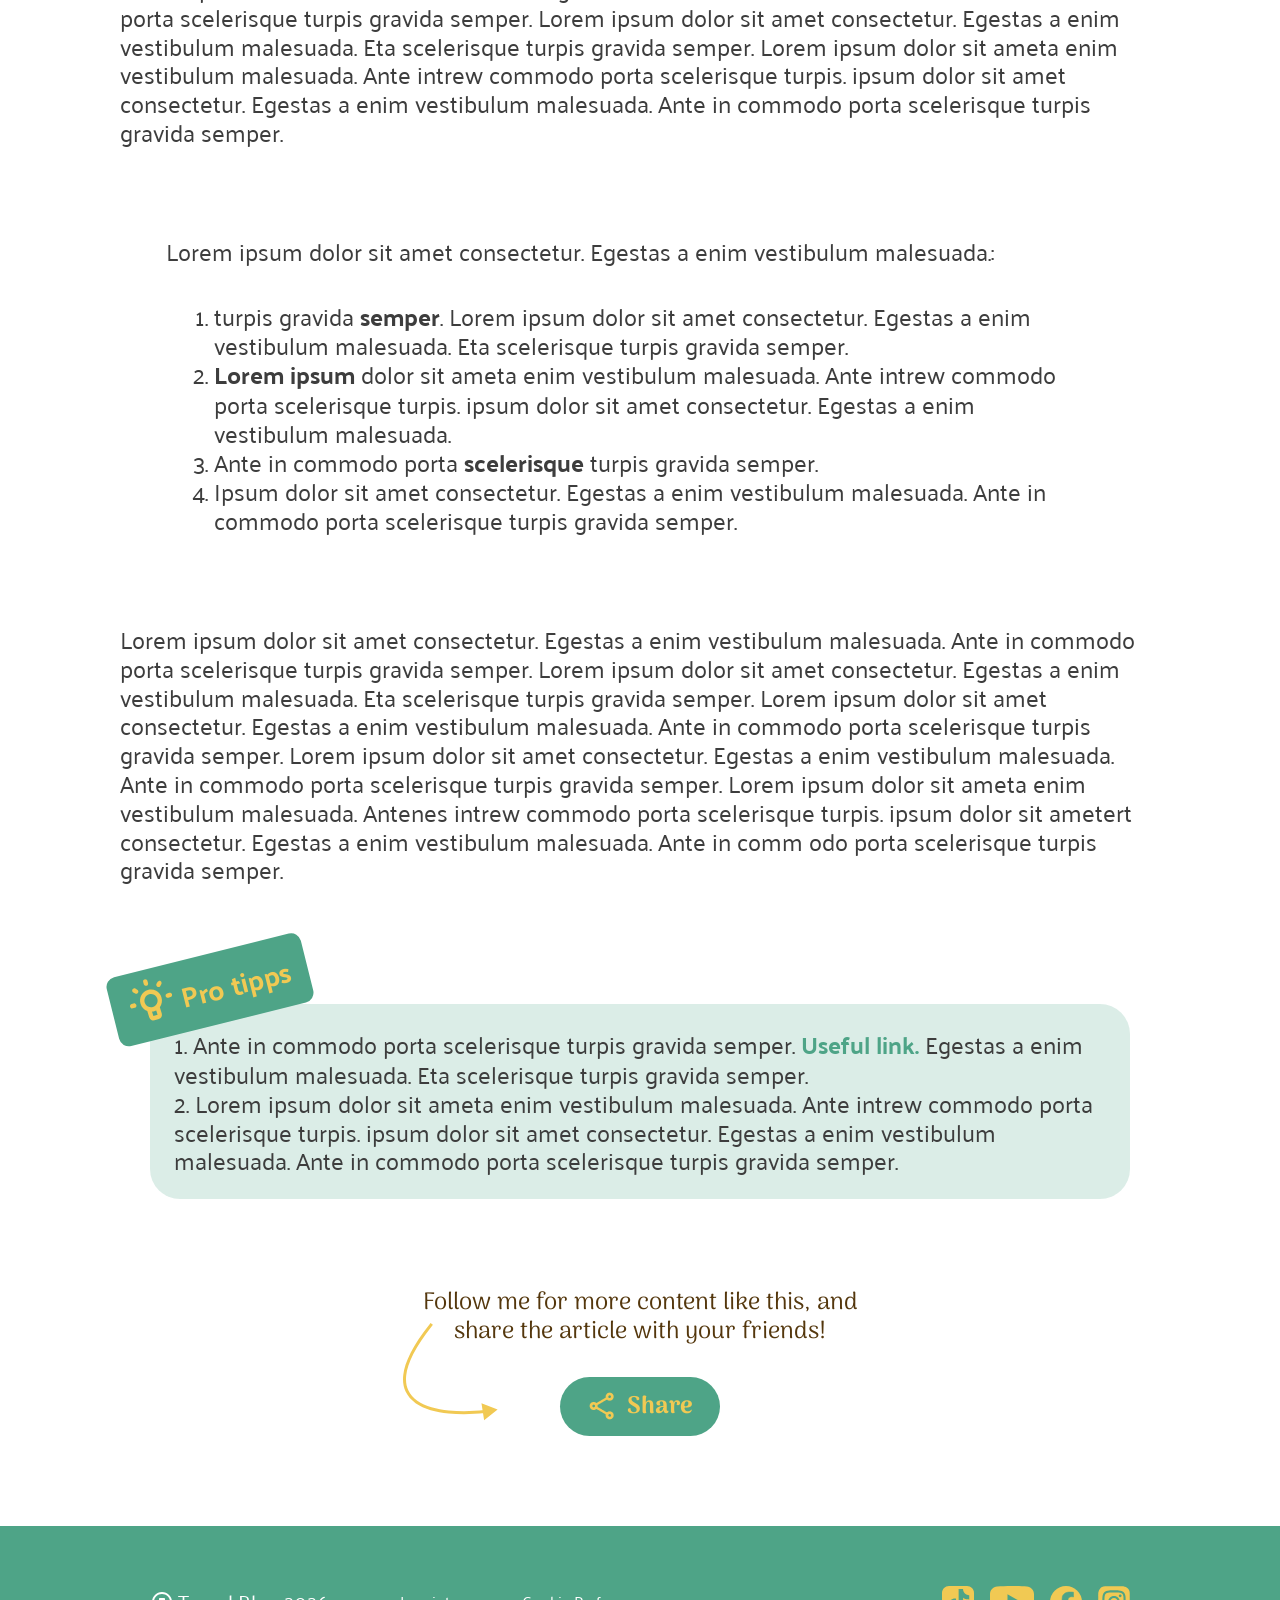
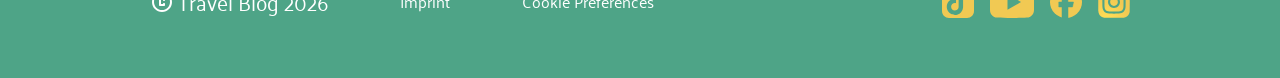
==== commit 5291a042: "finished carousel padding over 1440px" ====
--- a/carousel.html
+++ b/carousel.html
@@ -1,223 +1,247 @@
 <!doctype html>
 <html lang="en">
-
-<head>
-  <meta charset="UTF-8" />
-  <meta name="viewport" content="width=device-width, initial-scale=1.0" />
-  <title>Travel Blog</title>
-  <link rel="icon" type="image/x-icon" href="assets/icons/logo.svg" />
-  <link rel="stylesheet" href="./assets/styles/standard.css" />
-  <link rel="stylesheet" href="./assets/styles/variables.css" />
-  <link rel="stylesheet" href="./assets/styles/fonts.css" />
-  <link rel="stylesheet" href="carousel.css" />
-</head>
-
-<body>
-  <!-- Navigation -->
-  <nav class="nav-bar">
-    <img src="assets/icons/logo.svg" alt="Travel Blog Logo" />
-    <a href="">Highlights</a>
-    <a href="">FAQ</a>
-    <a href="">Contact</a>
-  </nav>
-  <nav class="nav-bottom">
-    <a href=""><img src="./assets/icons/Home.svg" alt="" /></a>
-    <a href=""><img src="./assets/icons/rocket_launch_green.svg" alt="" /></a>
-    <a href=""><img src="./assets/icons/live_help_green.svg" alt="" /></a>
-    <a href=""><img src="./assets/icons/person_pin_green.svg" alt="" /></a>
-  </nav>
-  <header>
-    <section class="headline-info">
-      <div class="headline-card">
-        <p class="article-heading-green-p">Where the Ocean Meets Your Soul</p>
-        <h3>The World’s Most Breathtaking Beaches</h3>
-        <p class="subheadline">
-          From powder-soft white sands to dramatic coastlines kissed by
-          turquoise waves, these beaches are more than destinations — they’re
-          feelings.
+  <head>
+    <meta charset="UTF-8" />
+    <meta name="viewport" content="width=device-width, initial-scale=1.0" />
+    <title>Travel Blog</title>
+    <link rel="icon" type="image/x-icon" href="assets/icons/logo.svg" />
+    <link rel="stylesheet" href="./assets/styles/standard.css" />
+    <link rel="stylesheet" href="./assets/styles/variables.css" />
+    <link rel="stylesheet" href="./assets/styles/fonts.css" />
+    <link rel="stylesheet" href="carousel.css" />
+  </head>
+
+  <body>
+    <!-- Navigation -->
+    <nav class="nav-bar">
+      <img src="assets/icons/logo.svg" alt="Travel Blog Logo" />
+      <a href="">Highlights</a>
+      <a href="">FAQ</a>
+      <a href="">Contact</a>
+    </nav>
+    <nav class="nav-bottom">
+      <a href="index.html"><img src="./assets/icons/Home.svg" alt="" /></a>
+      <a href=""><img src="./assets/icons/rocket_launch_green.svg" alt="" /></a>
+      <a href=""><img src="./assets/icons/live_help_green.svg" alt="" /></a>
+      <a href=""><img src="./assets/icons/person_pin_green.svg" alt="" /></a>
+    </nav>
+    <header>
+      <section class="headline-info">
+        <div class="headline-card">
+          <p class="article-heading-green-p">Where the Ocean Meets Your Soul</p>
+          <h3>The World’s Most Breathtaking Beaches</h3>
+          <p class="subheadline">
+            From powder-soft white sands to dramatic coastlines kissed by
+            turquoise waves, these beaches are more than destinations — they’re
+            feelings.
+          </p>
+          <div class="post-metadata">
+            <div class="date">
+              <img src="./assets/icons/calendar_month.png" />
+              <p>Date: 02.04.2026</p>
+            </div>
+            <div class="date">
+              <img src="./assets/icons/eyeglasses.png" />
+              <p>Reading time: 6 min.</p>
+            </div>
+            <div class="date">
+              <img src="./assets/icons/visibility.png" />
+              <p>Read: 164</p>
+            </div>
+            <div class="date">
+              <img src="./assets/icons/share.png" />
+              <p>Shared: 18</p>
+            </div>
+          </div>
+        </div>
+        <div class="author-info">
+          <div class="card-header">
+            <img
+              src="./assets/img/tamara_wallker.png"
+              alt="Bild von Tamara Walker"
+            />
+            <p class="author-name">Tamara Walker</p>
+            <p class="author-subheadline">Author</p>
+          </div>
+          <div class="card-body">
+            <p>
+              I've been traveling sice 2017, chasing moments instead of plans.
+              I'm fascinated by snakes, love sharks, would happily spend weeks
+              deep in the jungle, and can never get enough papaya. As long as
+              there's a next destination, I know I'm exactly where I'm meant to
+              be.
+            </p>
+          </div>
+        </div>
+      </section>
+    </header>
+    <!-- ---main--- -->
+    <main>
+      <h4>TOP 5 beach destinations for 2026</h4>
+      <section class="carousel-slider">
+        <div class="carousel-controls">
+          <input type="radio" name="slider" id="slide1" />
+          <input type="radio" name="slider" id="slide2" />
+          <input type="radio" name="slider" id="slide3" />
+          <input type="radio" name="slider" id="slide4" />
+          <input type="radio" name="slider" id="slide5" />
+        </div>
+        <div class="carousel-wrapper">
+          <div class="carousel_slider_element">
+            <img
+              src="assets/img/carousel_fish.jpg"
+              alt="Unterwasserbild mit Fischen"
+            />
+          </div>
+          <div class="carousel_slider_element">
+            <img
+              src="assets/img/carousel_island.jpg"
+              alt="Vogelperspektive von einer Insel"
+            />
+          </div>
+          <div class="carousel_slider_element">
+            <img
+              src="assets/img/carousel_beach.jpg"
+              alt="Sonnenschirme am Strand"
+            />
+          </div>
+          <div class="carousel_slider_element">
+            <img src="assets/img/carousel_coast.jpg" alt="Küste am Strand" />
+          </div>
+          <div class="carousel_slider_element">
+            <img
+              src="assets/img/carousel_woman_at_the_beach.jpg"
+              alt="Frau im gelben Kleid am Strand"
+            />
+          </div>
+        </div>
+      </section>
+      <p class="global_p">
+        Lorem ipsum dolor sit amet consectetur. Egestas a enim vestibulum
+        malesuada. Ante in commodo porta scelerisque turpis gravida semper.
+        Lorem ipsum dolor sit amet consectetur. Egestas a enim vestibulum
+        malesuada. Eta scelerisque turpis gravida semper. Lorem ipsum dolor sit
+        ameta enim vestibulum malesuada. Ante intrew commodo porta scelerisque
+        turpis. ipsum dolor sit amet consectetur. Egestas a enim vestibulum
+        malesuada. Ante in commodo porta scelerisque turpis gravida semper.
+      </p>
+      <section class="ordered-list">
+        <p class="global_p">
+          Lorem ipsum dolor sit amet consectetur. Egestas a enim vestibulum
+          malesuada.:
         </p>
-        <div class="post-metadata">
-          <div class="date">
-            <img src="./assets/icons/calendar_month.png" />
-            <p>Date: 02.04.2026</p>
-          </div>
-          <div class="date">
-            <img src="./assets/icons/eyeglasses.png" />
-            <p>Reading time: 6 min.</p>
-          </div>
-          <div class="date">
-            <img src="./assets/icons/visibility.png" />
-            <p>Read: 164</p>
-          </div>
-          <div class="date">
-            <img src="./assets/icons/share.png" />
-            <p>Shared: 18</p>
-          </div>
-        </div>
+        <ol class="global_p">
+          <li>
+            turpis gravida <b>semper</b>. Lorem ipsum dolor sit amet
+            consectetur. Egestas a enim vestibulum malesuada. Eta scelerisque
+            turpis gravida semper.
+          </li>
+          <li>
+            <b>Lorem ipsum</b> dolor sit ameta enim vestibulum malesuada. Ante
+            intrew commodo porta scelerisque turpis. ipsum dolor sit amet
+            consectetur. Egestas a enim vestibulum malesuada.
+          </li>
+          <li>
+            Ante in commodo porta
+            <b>scelerisque</b> turpis gravida semper.
+          </li>
+          <li>
+            Ipsum dolor sit amet consectetur. Egestas a enim vestibulum
+            malesuada. Ante in commodo porta scelerisque turpis gravida semper.
+          </li>
+        </ol>
+      </section>
+      <p class="global_p">
+        Lorem ipsum dolor sit amet consectetur. Egestas a enim vestibulum
+        malesuada. Ante in commodo porta scelerisque turpis gravida semper.
+        Lorem ipsum dolor sit amet consectetur. Egestas a enim vestibulum
+        malesuada. Eta scelerisque turpis gravida semper. Lorem ipsum dolor sit
+        amet consectetur. Egestas a enim vestibulum malesuada. Ante in commodo
+        porta scelerisque turpis gravida semper. Lorem ipsum dolor sit amet
+        consectetur. Egestas a enim vestibulum malesuada. Ante in commodo porta
+        scelerisque turpis gravida semper. Lorem ipsum dolor sit ameta enim
+        vestibulum malesuada. Antenes intrew commodo porta scelerisque turpis.
+        ipsum dolor sit ametert consectetur. Egestas a enim vestibulum
+        malesuada. Ante in comm odo porta scelerisque turpis gravida semper.
+      </p>
+      <aside class="pro-tipp-card">
+        <div class="pro-tipp-button">
+          <img src="assets/icons/lightbulb_pro_tipp.svg" />
+          <p class="pro-tipp-text">Pro tipps</p>
+        </div>
+        <ol class="pro-tipp-content global_p">
+          <li>
+            Ante in commodo porta scelerisque turpis gravida semper.
+            <a
+              href="https://www.youtube.com/watch?v=f_WuRfuMXQw"
+              class="pro-tipp-link"
+              >Useful link.</a
+            >
+            Egestas a enim vestibulum malesuada. Eta scelerisque turpis gravida
+            semper.
+          </li>
+          <li>
+            Lorem ipsum dolor sit ameta enim vestibulum malesuada. Ante intrew
+            commodo porta scelerisque turpis. ipsum dolor sit amet consectetur.
+            Egestas a enim vestibulum malesuada. Ante in commodo porta
+            scelerisque turpis gravida semper.
+          </li>
+        </ol>
+      </aside>
+
+      <section class="share-section">
+        <p>
+          Follow me for more content like this, and share the article with your
+          friends!
+        </p>
+        <img class="desktop-arrow" src="assets/img/yellow_arrow.svg" />
+        <img class="mobile-arrow" src="assets/img/yellow_arrow_mobile.svg" />
+        <div class="share-card">
+          <input type="checkbox" id="share-toggle" class="share-toggle" />
+
+          <label for="share-toggle" class="share-button">
+            <img
+              class="yellow-share-icon"
+              src="assets/icons/yellow_share_icon.png"
+            />
+            Share
+          </label>
+          <div class="share-button-on-click">
+            <img src="assets/icons/share.svg" />
+            <div class="share-button-on-click-links">
+              <a href="https://de.linkedin.com/" target="_blank">LinkedIn</a>
+              <a href="https://www.whatsapp.com/?lang=de" target="_blank"
+                >WhatsApp</a
+              >
+            </div>
+          </div>
+        </div>
+      </section>
+    </main>
+
+    <footer>
+      <div class="footer-text-content">
+        <div class="copyright-content">
+          <img src="assets/icons/copyright.svg" alt="Copyright Icon" />
+          <p>Travel Blog 2026</p>
+        </div>
+        <a href="impressum.html">Imprint</a>
+        <a href="datenschutz.html">Cookie Preferences</a>
       </div>
-      <div class="author-info">
-        <div class="card-header">
-          <img src="./assets/img/tamara_wallker.png" alt="Bild von Anja-Isabella" />
-          <p class="author-name">Tamara Walker</p>
-          <p class="author-subheadline">Author</p>
-        </div>
-        <div class="card-body">
-          <p>
-            I've been traveling sice 2017, chasing moments instead of plans.
-            I'm fascinated by snakes, love sharks, would happily spend weeks
-            deep in the jungle, and can never get enough papaya. As long as
-            there's a next destination, I know I'm exactly where I'm meant to
-            be.
-          </p>
-        </div>
+      <div class="social-media-icons">
+        <a href="https://www.tiktok.com/de-DE/" target="_blank"
+          ><img src="assets/icons/tiktok_icon.svg" alt="TikTok Icon"
+        /></a>
+        <a href="https://www.youtube.com/" target="_blank"
+          ><img src="assets/icons/youtube_icon.svg" alt="Youtube Icon"
+        /></a>
+        <a href="https://www.facebook.com/?locale=de_DE" target="_blank"
+          ><img src="assets/icons/facebook_icon.svg" alt="Facebook Icon"
+        /></a>
+        <a href="https://www.instagram.com/" target="_blank"
+          ><img src="assets/icons/instagram_icon.svg" alt="Instagram Icon"
+        /></a>
       </div>
-    </section>
-  </header>
-  <!-- ---main--- -->
-  <main>
-    <h4>TOP 5 beach destinations for 2026</h4>
-    <section class="carousel-slider">
-      <div class="carousel-controls">
-        <input type="radio" name="slider" id="slide1">
-        <input type="radio" name="slider" id="slide2">
-        <input type="radio" name="slider" id="slide3">
-        <input type="radio" name="slider" id="slide4">
-        <input type="radio" name="slider" id="slide5">
-      </div>
-      <div class="carousel-wrapper">
-        <div class="carousel_slider_element">
-          <img src="assets/img/carousel_fish.jpg" alt="Unterwasserbild mit Fischen" />
-        </div>
-        <div class="carousel_slider_element">
-          <img src="assets/img/carousel_island.jpg" alt="Vogelperspektive von einer Insel" />
-        </div>
-        <div class="carousel_slider_element">
-          <img src="assets/img/carousel_beach.jpg" alt="Sonnenschirme am Strand" />
-        </div>
-        <div class="carousel_slider_element">
-          <img src="assets/img/carousel_coast.jpg" alt="Küste am Strand" />
-        </div>
-        <div class="carousel_slider_element">
-          <img src="assets/img/carousel_woman_at_the_beach.jpg" alt="Frau im gelben Kleid am Strand" />
-        </div>
-      </div>
-
-    </section>
-    <p class="global_p">
-      Lorem ipsum dolor sit amet consectetur. Egestas a enim vestibulum
-      malesuada. Ante in commodo porta scelerisque turpis gravida semper.
-      Lorem ipsum dolor sit amet consectetur. Egestas a enim vestibulum
-      malesuada. Eta scelerisque turpis gravida semper. Lorem ipsum dolor sit
-      ameta enim vestibulum malesuada. Ante intrew commodo porta scelerisque
-      turpis. ipsum dolor sit amet consectetur. Egestas a enim vestibulum
-      malesuada. Ante in commodo porta scelerisque turpis gravida semper.
-    </p>
-    <section class="ordered-list">
-      <p class="global_p">
-        Lorem ipsum dolor sit amet consectetur. Egestas a enim vestibulum
-        malesuada.:
-      </p>
-      <ol class="global_p">
-        <li>
-          turpis gravida <b>semper</b>. Lorem ipsum
-          dolor sit amet consectetur. Egestas a enim vestibulum malesuada. Eta
-          scelerisque turpis gravida semper.
-        </li>
-        <li>
-          <b>Lorem ipsum</b> dolor sit ameta enim
-          vestibulum malesuada. Ante intrew commodo porta scelerisque turpis.
-          ipsum dolor sit amet consectetur. Egestas a enim vestibulum
-          malesuada.
-        </li>
-        <li>
-          Ante in commodo porta
-          <b>scelerisque</b> turpis gravida semper.
-        </li>
-        <li>
-          Ipsum dolor sit amet consectetur. Egestas a enim vestibulum
-          malesuada. Ante in commodo porta scelerisque turpis gravida semper.
-        </li>
-      </ol>
-    </section>
-    <p class="global_p">
-      Lorem ipsum dolor sit amet consectetur. Egestas a enim vestibulum
-      malesuada. Ante in commodo porta scelerisque turpis gravida semper.
-      Lorem ipsum dolor sit amet consectetur. Egestas a enim vestibulum
-      malesuada. Eta scelerisque turpis gravida semper. Lorem ipsum dolor sit
-      amet consectetur. Egestas a enim vestibulum malesuada. Ante in commodo
-      porta scelerisque turpis gravida semper. Lorem ipsum dolor sit amet
-      consectetur. Egestas a enim vestibulum malesuada. Ante in commodo porta
-      scelerisque turpis gravida semper. Lorem ipsum dolor sit ameta enim
-      vestibulum malesuada. Antenes intrew commodo porta scelerisque turpis.
-      ipsum dolor sit ametert consectetur. Egestas a enim vestibulum
-      malesuada. Ante in comm odo porta scelerisque turpis gravida semper.
-    </p>
-    <aside class="pro-tipp-card">
-      <div class="pro-tipp-button">
-        <img src="assets/icons/lightbulb_pro_tipp.svg" />
-        <p class="pro-tipp-text">Pro tipps</p>
-      </div>
-      <ol class="pro-tipp-content global_p">
-        <li>
-          Ante in commodo porta scelerisque turpis gravida semper.
-          <a href="https://www.youtube.com/watch?v=f_WuRfuMXQw" class="pro-tipp-link">Useful link.</a>
-          Egestas a enim vestibulum malesuada. Eta scelerisque turpis gravida
-          semper.
-        </li>
-        <li>
-          Lorem ipsum dolor sit ameta enim vestibulum malesuada. Ante intrew
-          commodo porta scelerisque turpis. ipsum dolor sit amet consectetur.
-          Egestas a enim vestibulum malesuada. Ante in commodo porta
-          scelerisque turpis gravida semper.
-        </li>
-      </ol>
-    </aside>
-
-    <section class="share-section">
-      <p>
-        Follow me for more content like this, and share the article with your
-        friends!
-      </p>
-      <img class="desktop-arrow" src="assets/img/yellow_arrow.svg">
-      <img class="mobile-arrow" src="assets/img/yellow_arrow_mobile.svg">
-      <div class="share-card">
-        <input type="checkbox" id="share-toggle" class="share-toggle" />
-
-        <label for="share-toggle" class="share-button">
-          <img class="yellow-share-icon" src="assets/icons/yellow_share_icon.png" />
-          Share
-        </label>
-        <div class="share-button-on-click">
-          <img src="assets/icons/share.svg" />
-          <div class="share-button-on-click-links">
-            <a href="https://de.linkedin.com/" target="_blank">LinkedIn</a>
-            <a href="https://www.whatsapp.com/?lang=de" target="_blank">WhatsApp</a>
-          </div>
-        </div>
-      </div>
-    </section>
-  </main>
-
-  <footer>
-    <div class="footer-text-content">
-      <div class="copyright-content">
-        <img src="assets/icons/copyright.svg" alt="Copyright Icon" />
-        <p>Travel Blog 2026</p>
-      </div>
-      <a href="">Imprint</a>
-      <a href="">Cookie Preferences</a>
-    </div>
-    <div class="social-media-icons">
-      <a href="https://www.tiktok.com/de-DE/" target="_blank"><img src="assets/icons/tiktok_icon.svg"
-          alt="TikTok Icon" /></a>
-      <a href="https://www.youtube.com/" target="_blank"><img src="assets/icons/youtube_icon.svg"
-          alt="Youtube Icon" /></a>
-      <a href="https://www.facebook.com/?locale=de_DE" target="_blank"><img src="assets/icons/facebook_icon.svg"
-          alt="Facebook Icon" /></a>
-      <a href="https://www.instagram.com/" target="_blank"><img src="assets/icons/instagram_icon.svg"
-          alt="Instagram Icon" /></a>
-    </div>
-  </footer>
-</body>
-
-</html>+    </footer>
+  </body>
+</html>
--- a/assets/styles/standard.css
+++ b/assets/styles/standard.css
@@ -496,35 +496,11 @@
 
 }
 
-/* 992px-1279px */
-
-@media screen and (max-width: 1279px) {
-    h1 {
-        font-size: 56px;
-    }
-
-    h2 {
-        font-size: 48px;
-    }
-
-    h3 {
-        font-size: 48px;
-    }
-
-    h4 {
-        font-size: 28px;
-    }
-
-    .global_p {
-        font-size: 1.4rem;
-        padding: 0 100px;
-    }
-
-    .header_section {
-        width: 100%;
-    }
-
-   .article-heading-green-p {
+
+/* 1280px-1339px */
+@media screen and (max-width: 1339px) {
+
+    .article-heading-green-p {
     color: var(--bg-color-green);
     font-size: 40px;
     font-family: 'Palanquin';
@@ -583,7 +559,7 @@
     font-family: 'Gill Sans', 'Gill Sans MT', Calibri, 'Trebuchet MS', sans-serif;
 
     width: 272px;
-    height: 400px;
+    height: 420px;
     border-radius: 16px;
 
     display: flex;
@@ -627,6 +603,140 @@
     line-height: 100%;
 }
 
+    }
+
+
+/* 992px-1279px */
+
+@media screen and (max-width: 1279px) {
+    h1 {
+        font-size: 56px;
+    }
+
+    h2 {
+        font-size: 48px;
+    }
+
+    h3 {
+        font-size: 48px;
+    }
+
+    h4 {
+        font-size: 28px;
+    }
+
+    .global_p {
+        font-size: 1.4rem;
+        padding: 0 100px;
+    }
+
+    .header_section {
+        width: 100%;
+    }
+
+   .article-heading-green-p {
+    color: var(--bg-color-green);
+    font-size: 40px;
+    font-family: 'Palanquin';
+    font-weight: 600;
+}
+
+.headline-info {
+    padding-top: 120px;
+    padding-left: 80px;
+    padding-right: 80px;
+
+    display: flex;
+    justify-content: space-between;
+    gap: 26px;
+}
+
+.subheadline {
+    color: var(--bg-color-text-color);
+    font-size: 28px;
+    font-family: 'Palanquin';
+    font-weight: 400;
+    line-height: 120%;
+}
+
+.post-metadata {
+    gap: 20px;
+    flex-wrap: nowrap;
+    display: flex;
+    padding-top: 40px;
+}
+
+.date {
+    display: flex;
+    align-items: center;
+    gap: 6px;
+    height: 19px;
+}
+
+.date p {
+    padding-top: 6px;
+    white-space: nowrap;
+    line-height: 120%;
+    font-family: 'Palanquin';
+    font-weight: 400;
+    font-size: 16px;
+    padding-bottom: 8px;
+}
+
+.date img {
+    display: block;
+}
+
+.author-info {
+    background-color: rgba(78, 164, 135, 0.2);
+    color: rgb(12, 16, 59);
+    font-family: 'Gill Sans', 'Gill Sans MT', Calibri, 'Trebuchet MS', sans-serif;
+
+    width: 272px;
+    height: 400px;
+    border-radius: 16px;
+
+    display: flex;
+    flex-direction: column;
+    align-items: center;
+}
+
+.card-header p {
+    text-align: center;
+}
+
+.card-header img {
+    padding: 16px 76px;
+}
+
+.author-name {
+    color: var(--bg-color-text-color);
+    font-size: 18px;
+    font-family: 'Arima';
+    font-weight: 700;
+}
+
+.author-subheadline {
+    color: var(--bg-color-text-color);
+    font-size: 18px;
+    font-family: 'Arima';
+    font-weight: 400;
+}
+
+.card-body {
+    padding-top: 12px;
+    padding-left: 16px;
+    padding-right: 16px;
+}
+
+.card-body>p {
+    font-family: 'Palanquin';
+    font-weight: 400;
+    color: var(--bg-color-p-text);
+    font-size: 1rem;
+    line-height: 100%;
+}
+
     .pro-tipp-content {
         padding: 32px 20px 32px 32px;
     }
@@ -688,6 +798,114 @@
         padding: 0 7%;
         font-size: 1.3rem;
     }
+
+    .article-heading-green-p {
+    color: var(--bg-color-green);
+    font-size: 20px;
+    font-family: 'Palanquin';
+    font-weight: 600;
+}
+
+h3 {
+    font-size: 40px;
+}
+
+.headline-info {
+    padding-top: 120px;
+    padding-left: 80px;
+    padding-right: 80px;
+
+    display: flex;
+    justify-content: space-between;
+    gap: 26px;
+}
+
+.subheadline {
+    color: var(--bg-color-text-color);
+    font-size: 28px;
+    font-family: 'Palanquin';
+    font-weight: 400;
+    line-height: 120%;
+}
+
+.post-metadata {
+    gap: 20px;
+    flex-wrap: wrap;
+    display: flex;
+    padding-top: 40px;
+}
+
+.date {
+    display: flex;
+    align-items: center;
+    gap: 6px;
+    height: 19px;
+}
+
+.date p {
+    padding-top: 6px;
+    white-space: nowrap;
+    line-height: 120%;
+    font-family: 'Palanquin';
+    font-weight: 400;
+    font-size: 16px;
+    padding-bottom: 8px;
+}
+
+.date img {
+    display: block;
+}
+
+.author-info {
+    background-color: rgba(78, 164, 135, 0.2);
+    color: rgb(12, 16, 59);
+    font-family: 'Gill Sans', 'Gill Sans MT', Calibri, 'Trebuchet MS', sans-serif;
+
+    width: 272px;
+    height: 400px;
+    border-radius: 16px;
+
+    display: flex;
+    flex-direction: column;
+    align-items: center;
+}
+
+.card-header p {
+    text-align: center;
+}
+
+.card-header img {
+    padding: 16px 76px;
+}
+
+.author-name {
+    color: var(--bg-color-text-color);
+    font-size: 18px;
+    font-family: 'Arima';
+    font-weight: 700;
+}
+
+.author-subheadline {
+    color: var(--bg-color-text-color);
+    font-size: 18px;
+    font-family: 'Arima';
+    font-weight: 400;
+}
+
+.card-body {
+    padding-top: 12px;
+    padding-left: 16px;
+    padding-right: 16px;
+}
+
+.card-body>p {
+    font-family: 'Palanquin';
+    font-weight: 400;
+    color: var(--bg-color-p-text);
+    font-size: 1rem;
+    line-height: 100%;
+}
+
 
     .pro-tipp-content {
         padding: 24px 16px 24px 20px;
@@ -766,12 +984,15 @@
     }
 
     .headline-info {
+        display: flex;
+        flex-direction: column;
+        align-items: center;
         flex-wrap: wrap;
         padding-top: 32px;
         padding-left: 30px;
         padding-right: 30px;
 
-        gap: 12px;
+        gap: 36px;
     }
 
     .post-metadata {
@@ -790,7 +1011,6 @@
     }
 
     .author-info {
-        width: 100%;
         text-align: center;
     }
 
@@ -888,6 +1108,7 @@
 
     h4 {
         font-size: 20px;
+        padding: 70px 16px 0 16px;
     }
 
     .global_p {
@@ -930,7 +1151,7 @@
         padding-top: 24px;
         padding-left: 15px;
         padding-right: 15px;
-        gap: 12px;
+        gap: 36px;
     }
 
     .post-metadata {
@@ -949,7 +1170,6 @@
     }
 
     .author-info {
-        width: 100%;
         text-align: center;
     }
 
--- a/carousel.css
+++ b/carousel.css
@@ -91,6 +91,9 @@
         padding-left: max(calc(50% - 720px), 150px);
         padding-right: max(calc(50% - 720px), 150px);
     }
+    .carousel-wrapper {
+        padding: 150px max(calc(55% - 720px), 250px);
+    }
 }
 
 @media screen and (max-width: 1279px) {
@@ -101,6 +104,11 @@
     .carousel_slider {
         padding: 100px 150px;
     }
+
+    .carousel-wrapper {
+        padding: 120px 150px;
+    }
+
 }
 
 @media screen and (max-width: 992px) {
@@ -132,9 +140,22 @@
         transform: translateX(calc(-1 * (33.33vw)));
     }
 
-    .carousel_slider_element {
-        height: 180px;
-        width: calc(33.33vw - 16px);
+    .carousel-slider:has(#slide3:checked) .carousel-wrapper {
+        transform: translateX(calc(-2 * (33.33vw)));
+    }
+
+    .carousel-slider:has(#slide4:checked) .carousel-wrapper {
+        transform: translateX(calc(-3 * (33.33vw)));
+    }
+
+    .carousel-slider:has(#slide5:checked) .carousel-wrapper {
+        transform: translateX(calc(-4 * (33.33vw)));
+    }
+
+    .carousel_slider_element {
+        height: 300px;
+        width: calc(33.33vw - 32px);
+
     }
 
     .carousel-slider {
@@ -144,8 +165,9 @@
     }
 
     .carousel-wrapper {
-        padding: 100px;
+        padding: 100px 100px 50px 100px;
         width: max-content;
+        gap: 30px;
     }
 
     .carousel-controls {
@@ -165,6 +187,12 @@
 
 }
 
+@media screen and (max-width: 576px) {
+    .carousel_slider_element {
+        height: 280px;
+    }
+}
+
 @media screen and (max-width: 480px) {
     .ordered-list {
         padding: 40px 16px;
@@ -177,4 +205,22 @@
     .ordered-list>p {
         padding: 0 0 24px 0;
     }
+
+    .carousel_slider_element {
+        height: 250px;
+    }
+
+    .carousel-wrapper {
+        padding: 80px 80px 30px 80px;
+    }
+}
+
+@media screen and (max-width: 400px) {
+    .carousel_slider_element {
+        height: 200px;
+    }
+
+    .carousel-wrapper {
+        padding: 60px 60px 20px 60px;
+    }
 }
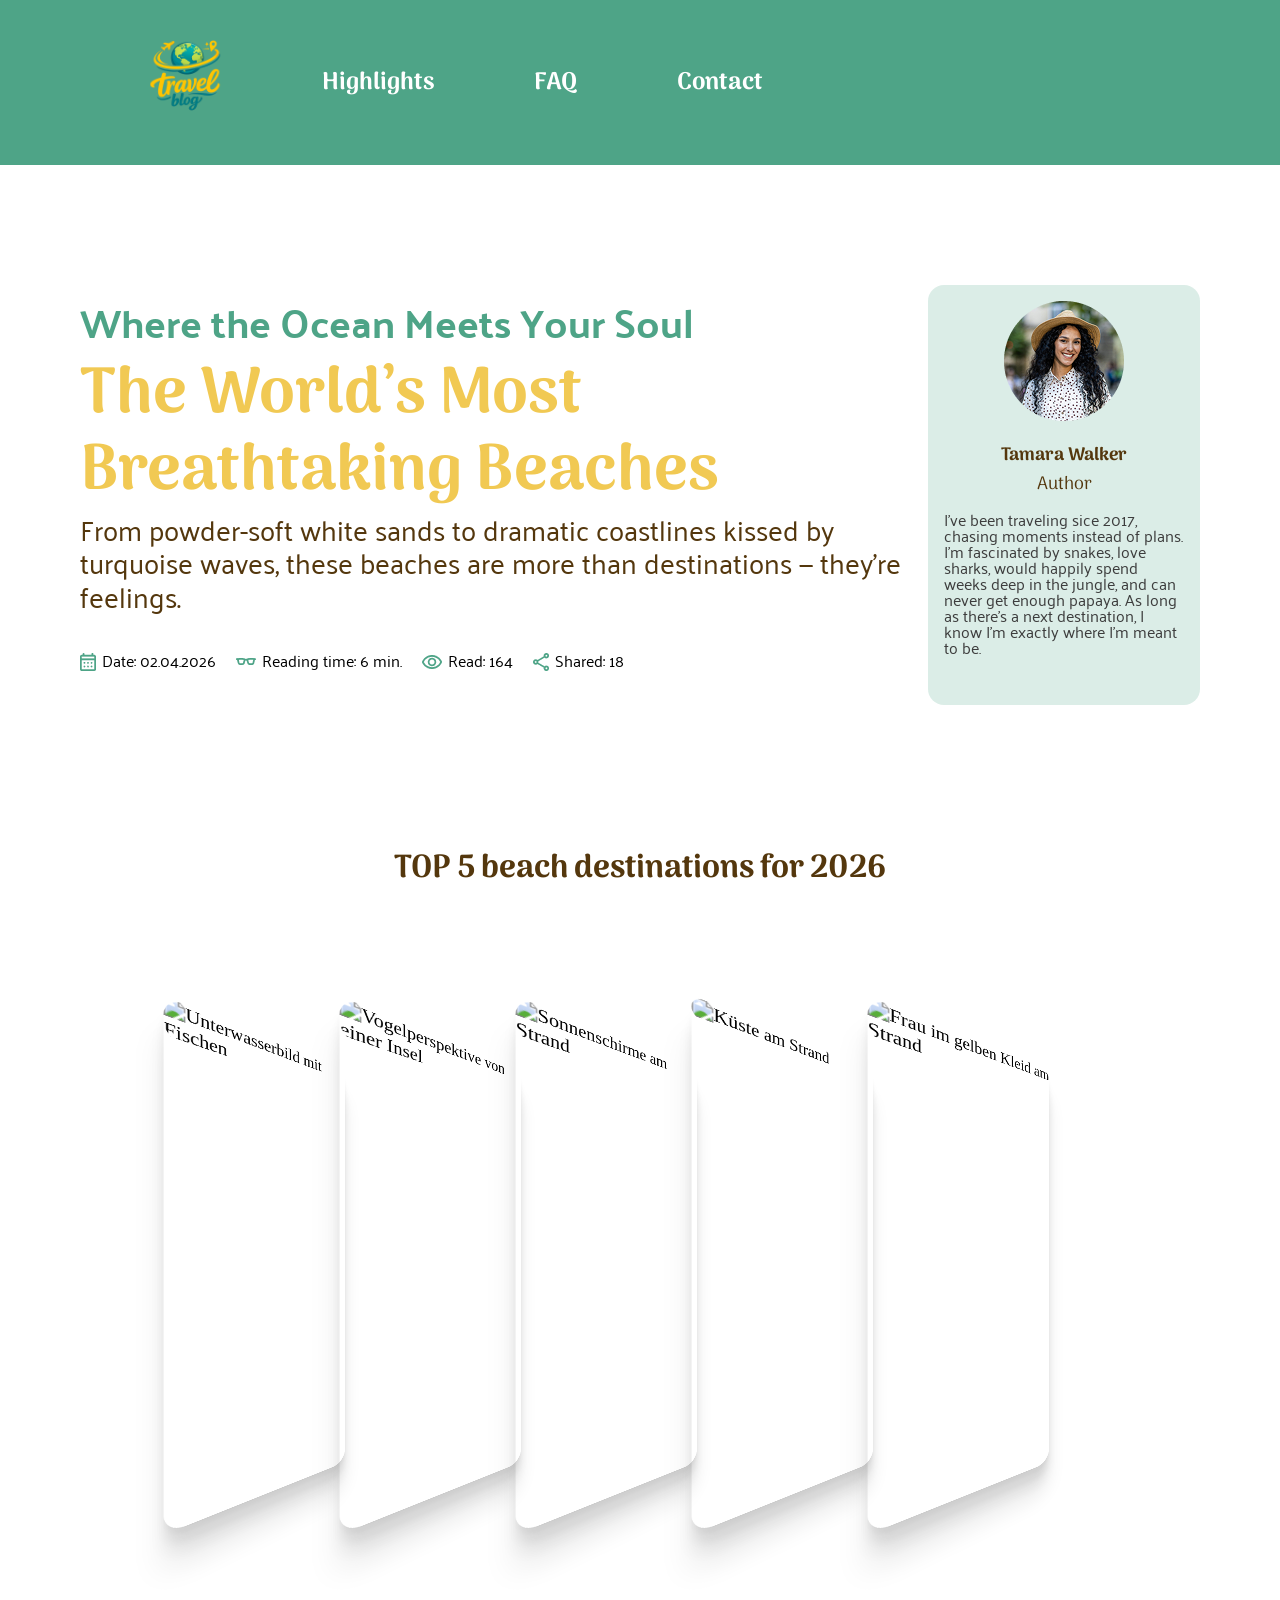
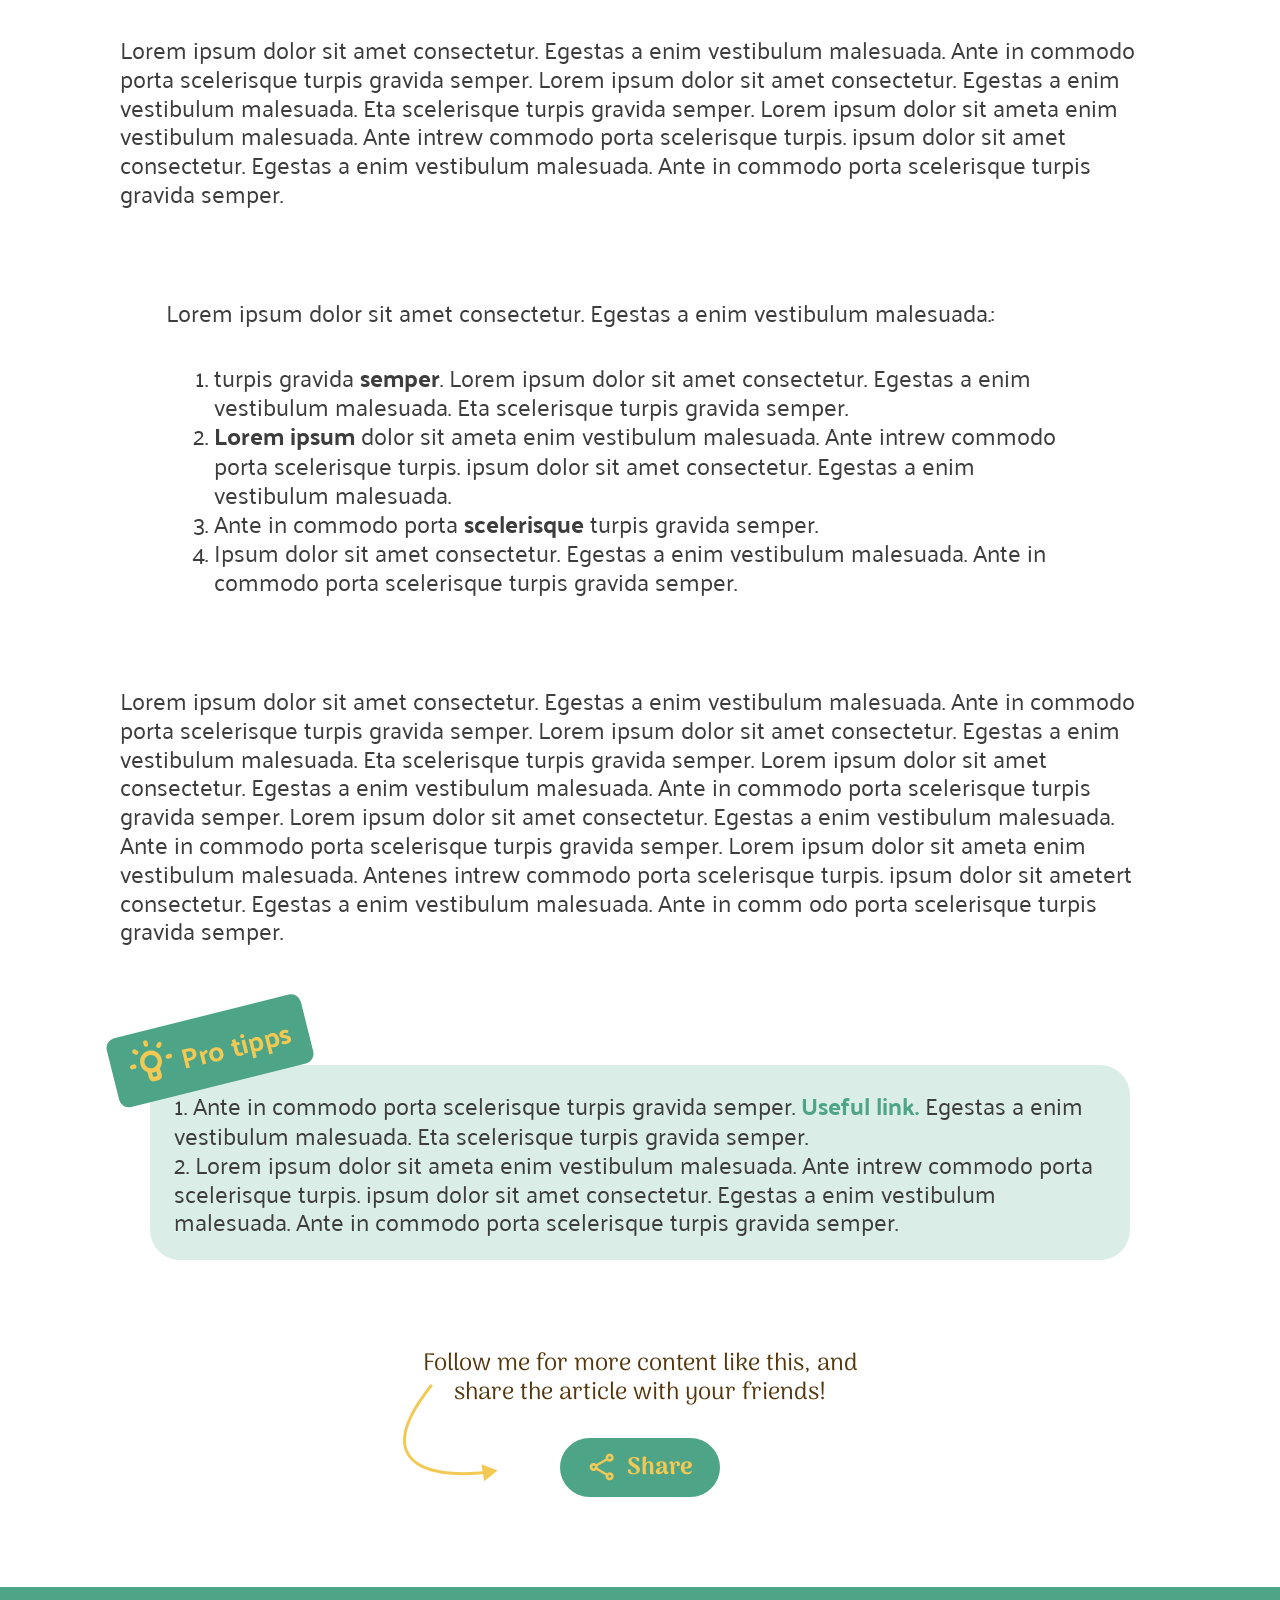
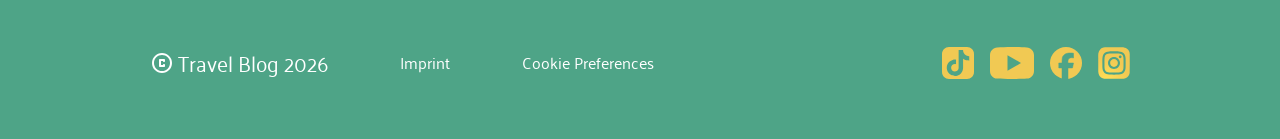
==== commit ff92ebee: "Fixed Logo" ====
--- a/carousel.html
+++ b/carousel.html
@@ -14,10 +14,12 @@
   <body>
     <!-- Navigation -->
     <nav class="nav-bar">
-      <img src="assets/icons/logo.svg" alt="Travel Blog Logo" />
-      <a href="">Highlights</a>
-      <a href="">FAQ</a>
-      <a href="">Contact</a>
+      <a href="index.html"
+        ><img src="assets/icons/logo.svg" alt="Travel Blog Logo"
+      /></a>
+      <a href="#highlights" class="a_tag_nav">Highlights</a>
+      <a href="#faq" class="a_tag_nav">FAQ</a>
+      <a href="#contact" class="a_tag_nav">Contact</a>
     </nav>
     <nav class="nav-bottom">
       <a href="index.html"><img src="./assets/icons/Home.svg" alt="" /></a>
--- a/assets/styles/standard.css
+++ b/assets/styles/standard.css
@@ -98,6 +98,7 @@
     display: flex;
     justify-content: space-between;
     gap: 26px;
+    padding-bottom: 48px;
 }
 
 .subheadline {
@@ -141,20 +142,17 @@
     color: rgb(12, 16, 59);
     font-family: 'Gill Sans', 'Gill Sans MT', Calibri, 'Trebuchet MS', sans-serif;
 
-    width: 100%;
-    height: auto;
+    width: 272px;
+    height: 400px;
     border-radius: 16px;
 
-
     display: flex;
     flex-direction: column;
     align-items: center;
-    padding-bottom: 10px;
 }
 
 .card-header p {
     text-align: center;
-
 }
 
 .card-header img {
@@ -186,8 +184,7 @@
     font-weight: 400;
     color: var(--bg-color-p-text);
     font-size: 1rem;
-    line-height: 120%;
-    letter-spacing: 0%;
+    line-height: 100%;
 }
 
 .pro-tipp-card {
@@ -383,6 +380,12 @@
         padding-left: max(calc(50% - 720px), 160px);
         padding-right: max(calc(50% - 720px), 160px);
     }
+
+    .headline-info {
+        padding-left: max(calc(50% - 720px), 120px);
+        padding-right: max(calc(50% - 720px), 120px);
+    }
+
     .global_p {
         padding-left: max(calc(50% - 720px), 120px);
         padding-right: max(calc(50% - 720px), 120px);
@@ -391,7 +394,13 @@
     padding: 26px 20px 24px 24px;
     }
 
-.article-heading-green-p {
+}
+
+
+/* 1280px-1339px */
+@media screen and (max-width: 1339px) {
+
+    .article-heading-green-p {
     color: var(--bg-color-green);
     font-size: 40px;
     font-family: 'Palanquin';
@@ -400,8 +409,8 @@
 
 .headline-info {
     padding-top: 120px;
-    padding-left: 120px;
-    padding-right: 120px;
+    padding-left: 80px;
+    padding-right: 80px;
 
     display: flex;
     justify-content: space-between;
@@ -450,7 +459,7 @@
     font-family: 'Gill Sans', 'Gill Sans MT', Calibri, 'Trebuchet MS', sans-serif;
 
     width: 272px;
-    height: 400px;
+    height: 420px;
     border-radius: 16px;
 
     display: flex;
@@ -494,13 +503,38 @@
     line-height: 100%;
 }
 
-}
-
-
-/* 1280px-1339px */
-@media screen and (max-width: 1339px) {
-
-    .article-heading-green-p {
+    }
+
+
+/* 992px-1279px */
+
+@media screen and (max-width: 1279px) {
+    h1 {
+        font-size: 56px;
+    }
+
+    h2 {
+        font-size: 48px;
+    }
+
+    h3 {
+        font-size: 48px;
+    }
+
+    h4 {
+        font-size: 28px;
+    }
+
+    .global_p {
+        font-size: 1.4rem;
+        padding: 0 100px;
+    }
+
+    .header_section {
+        width: 100%;
+    }
+
+   .article-heading-green-p {
     color: var(--bg-color-green);
     font-size: 40px;
     font-family: 'Palanquin';
@@ -559,7 +593,7 @@
     font-family: 'Gill Sans', 'Gill Sans MT', Calibri, 'Trebuchet MS', sans-serif;
 
     width: 272px;
-    height: 420px;
+    height: 400px;
     border-radius: 16px;
 
     display: flex;
@@ -603,42 +637,77 @@
     line-height: 100%;
 }
 
-    }
-
-
-/* 992px-1279px */
-
-@media screen and (max-width: 1279px) {
-    h1 {
-        font-size: 56px;
-    }
-
-    h2 {
-        font-size: 48px;
-    }
-
-    h3 {
-        font-size: 48px;
-    }
-
-    h4 {
-        font-size: 28px;
+    .pro-tipp-content {
+        padding: 32px 20px 32px 32px;
+    }
+
+    .share-section {
+        padding: 44px 42px;
+    }
+
+    footer {
+        padding: 40px 46px;
+        display: flex;
+        justify-content: space-between;
+        align-items: flex-end;
+    }
+
+    .footer-text-content {
+        display: flex;
+        flex-direction: column;
+        align-items: flex-start;
+        gap: 8px;
+        font-size: 16px;
+    }
+
+    .copyright-content {
+        order: 3;
+    }
+
+    .copyright-content>img {
+        height: 20px;
+        width: 20px;
+        padding: 0;
+    }
+
+    .copyright-content p {
+        font-size: 16px;
+    }
+
+    .social-media-icons {
+        display: flex;
+        gap: 12px;
+        align-items: flex-end;
+        justify-content: flex-end;
+    }
+
+    .social-media-icons img {
+        height: 24px;
+        width: 24px;
+    }
+}
+
+/* 769px-992px */
+
+@media screen and (max-width: 992px) {
+    .nav-bar {
+        justify-content: center
     }
 
     .global_p {
-        font-size: 1.4rem;
-        padding: 0 100px;
-    }
-
-    .header_section {
-        width: 100%;
-    }
-
-   .article-heading-green-p {
+        padding: 0 7%;
+        font-size: 1.3rem;
+    }
+
+    .article-heading-green-p {
     color: var(--bg-color-green);
+    font-size: 20px;
+    font-family: 'Palanquin';
+    font-weight: 600;
+}
+
+h3 {
     font-size: 40px;
-    font-family: 'Palanquin';
-    font-weight: 600;
 }
 
 .headline-info {
@@ -661,7 +730,7 @@
 
 .post-metadata {
     gap: 20px;
-    flex-wrap: nowrap;
+    flex-wrap: wrap;
     display: flex;
     padding-top: 40px;
 }
@@ -737,175 +806,6 @@
     line-height: 100%;
 }
 
-    .pro-tipp-content {
-        padding: 32px 20px 32px 32px;
-    }
-
-    .share-section {
-        padding: 44px 42px;
-    }
-
-    footer {
-        padding: 40px 46px;
-        display: flex;
-        justify-content: space-between;
-        align-items: flex-end;
-    }
-
-    .footer-text-content {
-        display: flex;
-        flex-direction: column;
-        align-items: flex-start;
-        gap: 8px;
-        font-size: 16px;
-    }
-
-    .copyright-content {
-        order: 3;
-    }
-
-    .copyright-content>img {
-        height: 20px;
-        width: 20px;
-        padding: 0;
-    }
-
-    .copyright-content p {
-        font-size: 16px;
-    }
-
-    .social-media-icons {
-        display: flex;
-        gap: 12px;
-        align-items: flex-end;
-        justify-content: flex-end;
-    }
-
-    .social-media-icons img {
-        height: 24px;
-        width: 24px;
-    }
-}
-
-/* 769px-992px */
-
-@media screen and (max-width: 992px) {
-    .nav-bar {
-        justify-content: center
-    }
-
-    .global_p {
-        padding: 0 7%;
-        font-size: 1.3rem;
-    }
-
-    .article-heading-green-p {
-    color: var(--bg-color-green);
-    font-size: 20px;
-    font-family: 'Palanquin';
-    font-weight: 600;
-}
-
-h3 {
-    font-size: 40px;
-}
-
-.headline-info {
-    padding-top: 120px;
-    padding-left: 80px;
-    padding-right: 80px;
-
-    display: flex;
-    justify-content: space-between;
-    gap: 26px;
-}
-
-.subheadline {
-    color: var(--bg-color-text-color);
-    font-size: 28px;
-    font-family: 'Palanquin';
-    font-weight: 400;
-    line-height: 120%;
-}
-
-.post-metadata {
-    gap: 20px;
-    flex-wrap: wrap;
-    display: flex;
-    padding-top: 40px;
-}
-
-.date {
-    display: flex;
-    align-items: center;
-    gap: 6px;
-    height: 19px;
-}
-
-.date p {
-    padding-top: 6px;
-    white-space: nowrap;
-    line-height: 120%;
-    font-family: 'Palanquin';
-    font-weight: 400;
-    font-size: 16px;
-    padding-bottom: 8px;
-}
-
-.date img {
-    display: block;
-}
-
-.author-info {
-    background-color: rgba(78, 164, 135, 0.2);
-    color: rgb(12, 16, 59);
-    font-family: 'Gill Sans', 'Gill Sans MT', Calibri, 'Trebuchet MS', sans-serif;
-
-    width: 272px;
-    height: 400px;
-    border-radius: 16px;
-
-    display: flex;
-    flex-direction: column;
-    align-items: center;
-}
-
-.card-header p {
-    text-align: center;
-}
-
-.card-header img {
-    padding: 16px 76px;
-}
-
-.author-name {
-    color: var(--bg-color-text-color);
-    font-size: 18px;
-    font-family: 'Arima';
-    font-weight: 700;
-}
-
-.author-subheadline {
-    color: var(--bg-color-text-color);
-    font-size: 18px;
-    font-family: 'Arima';
-    font-weight: 400;
-}
-
-.card-body {
-    padding-top: 12px;
-    padding-left: 16px;
-    padding-right: 16px;
-}
-
-.card-body>p {
-    font-family: 'Palanquin';
-    font-weight: 400;
-    color: var(--bg-color-p-text);
-    font-size: 1rem;
-    line-height: 100%;
-}
-
 
     .pro-tipp-content {
         padding: 24px 16px 24px 20px;
@@ -958,7 +858,7 @@
         align-items: center;
     }
 
-    .nav-bar>a {
+    .a_tag_nav {
         display: none;
     }
 
